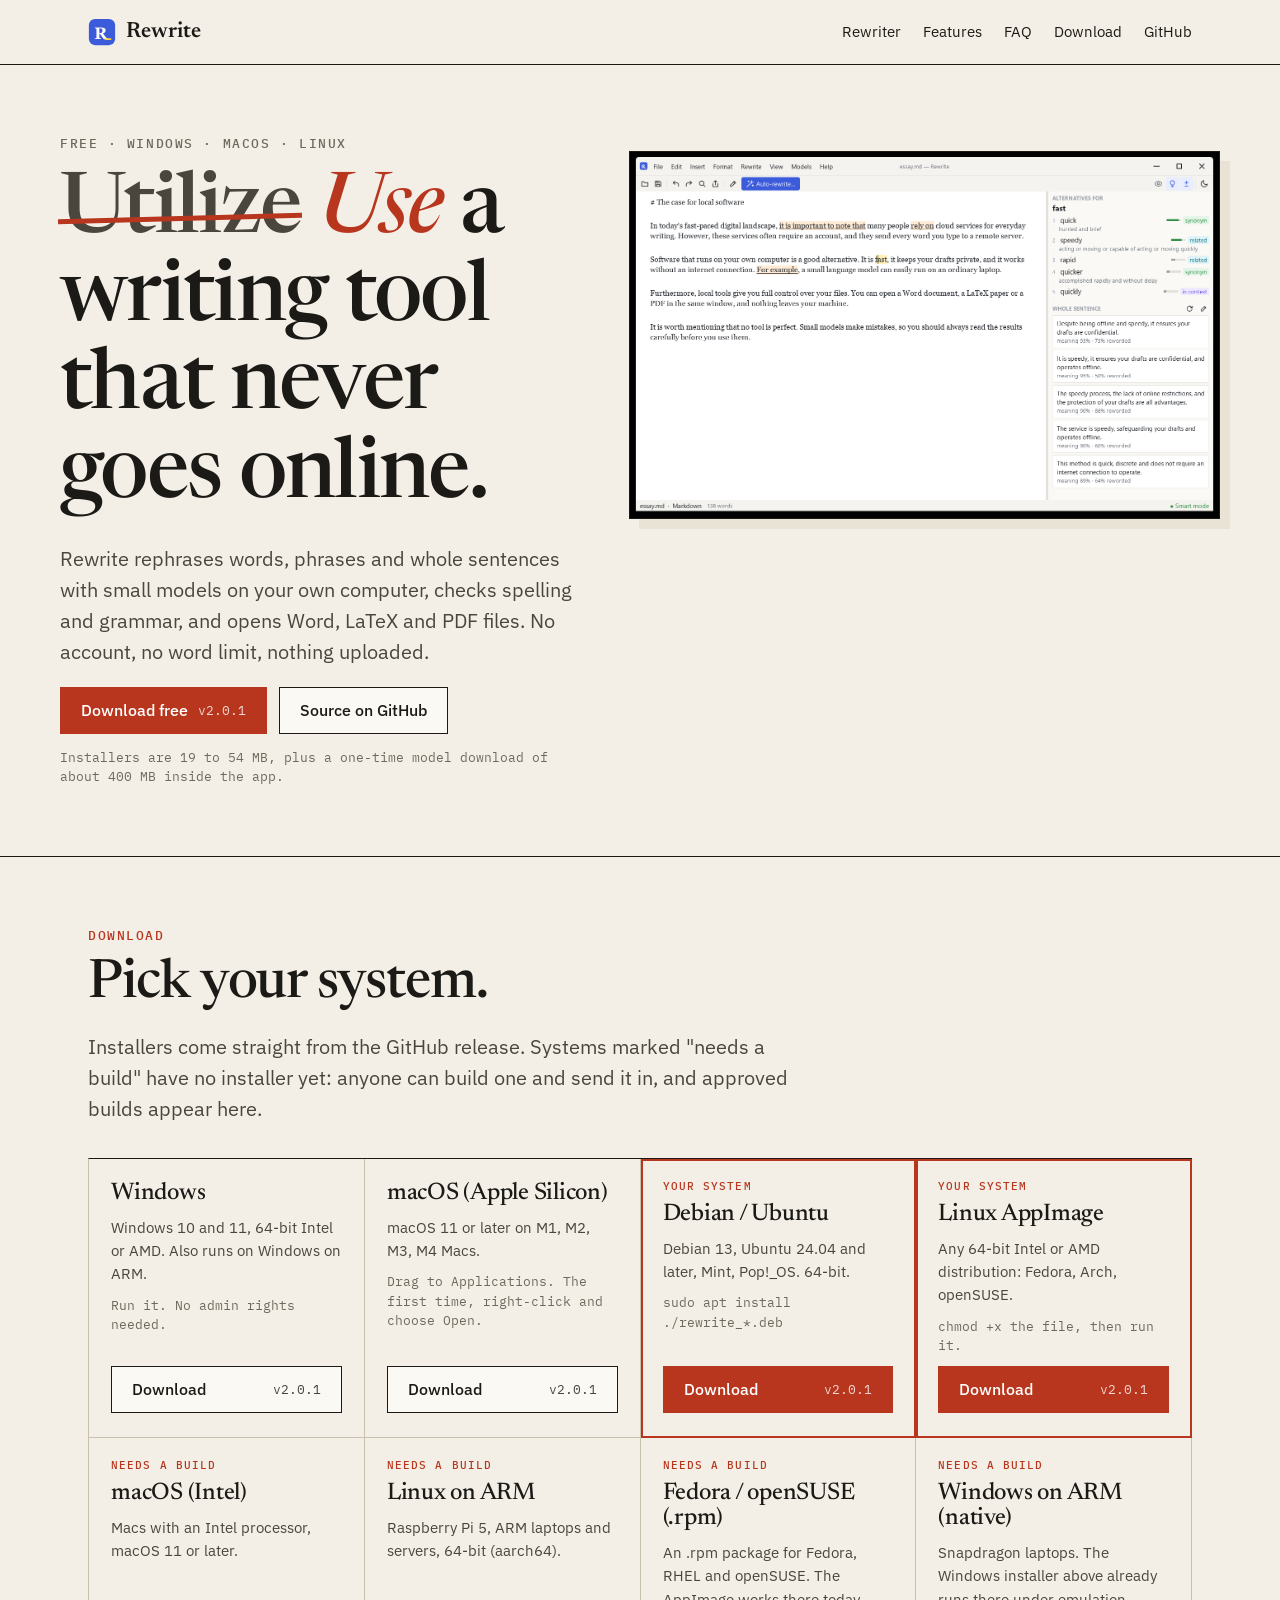
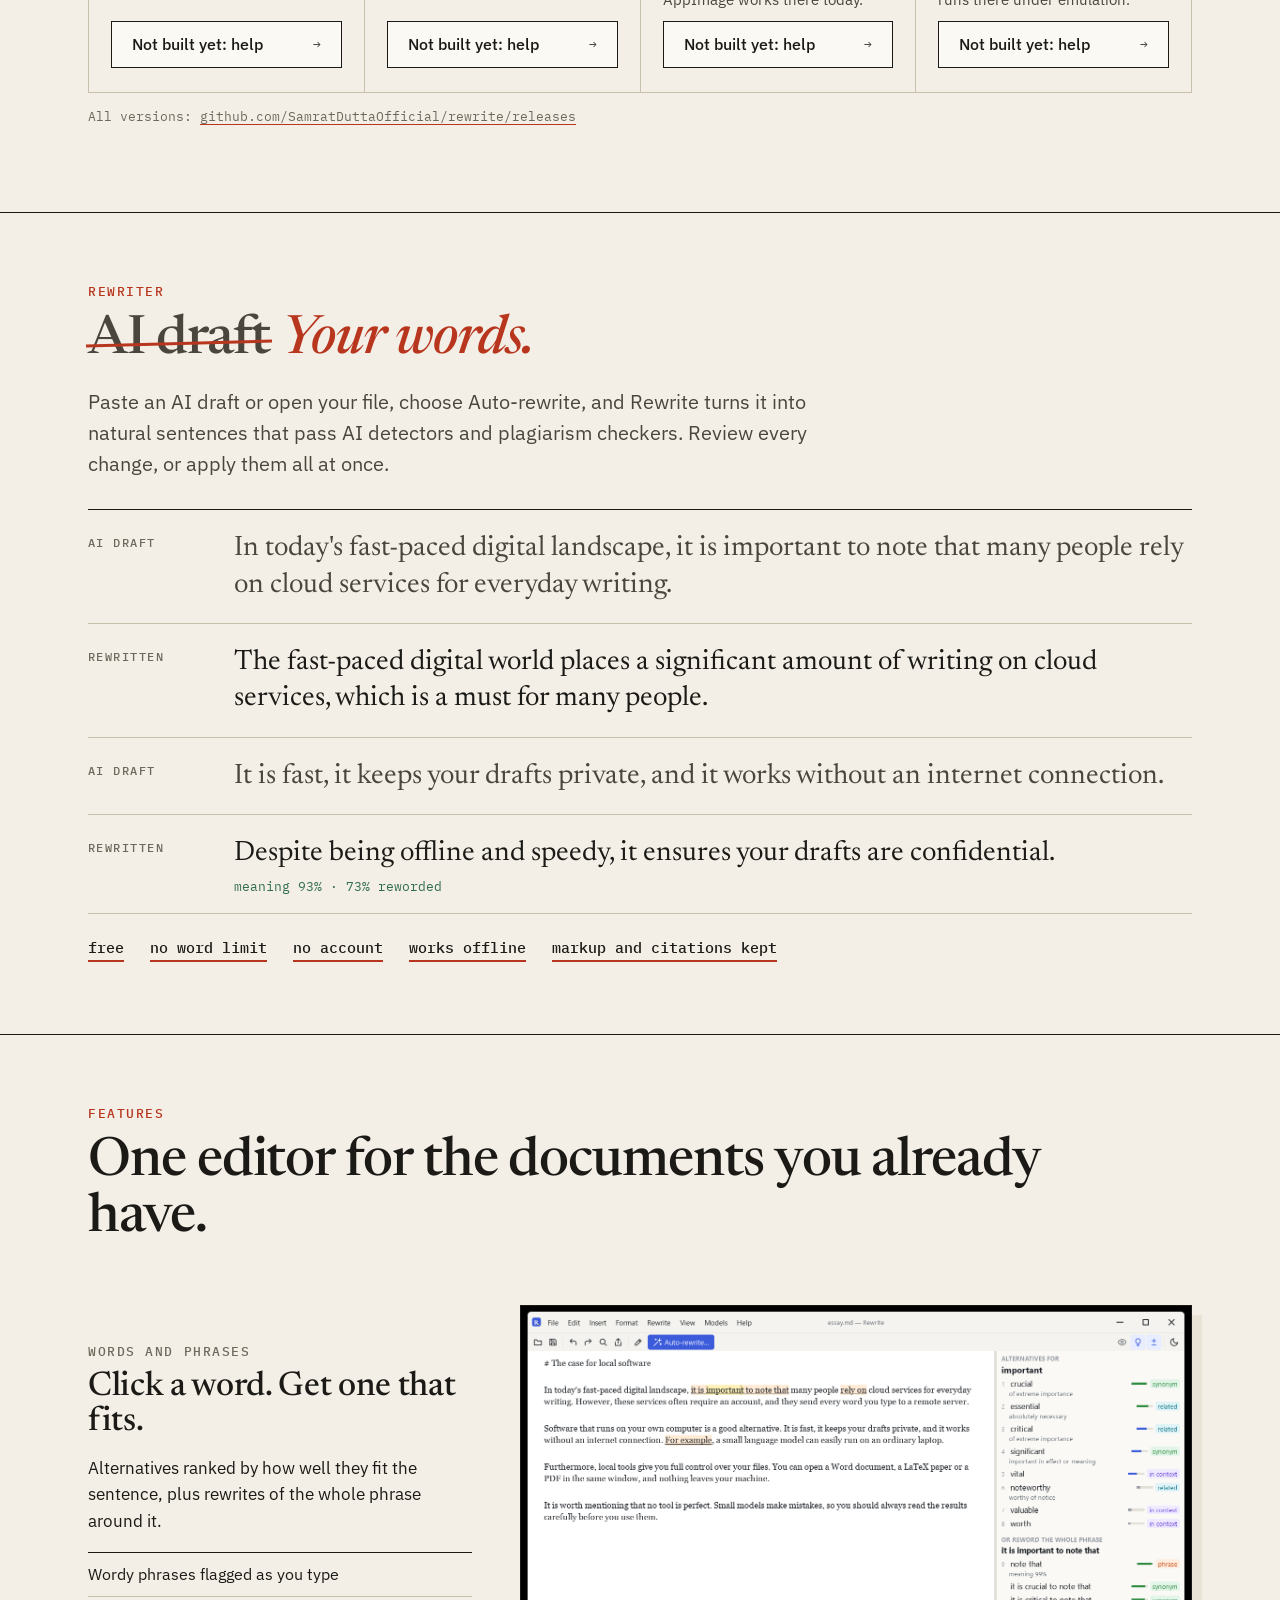
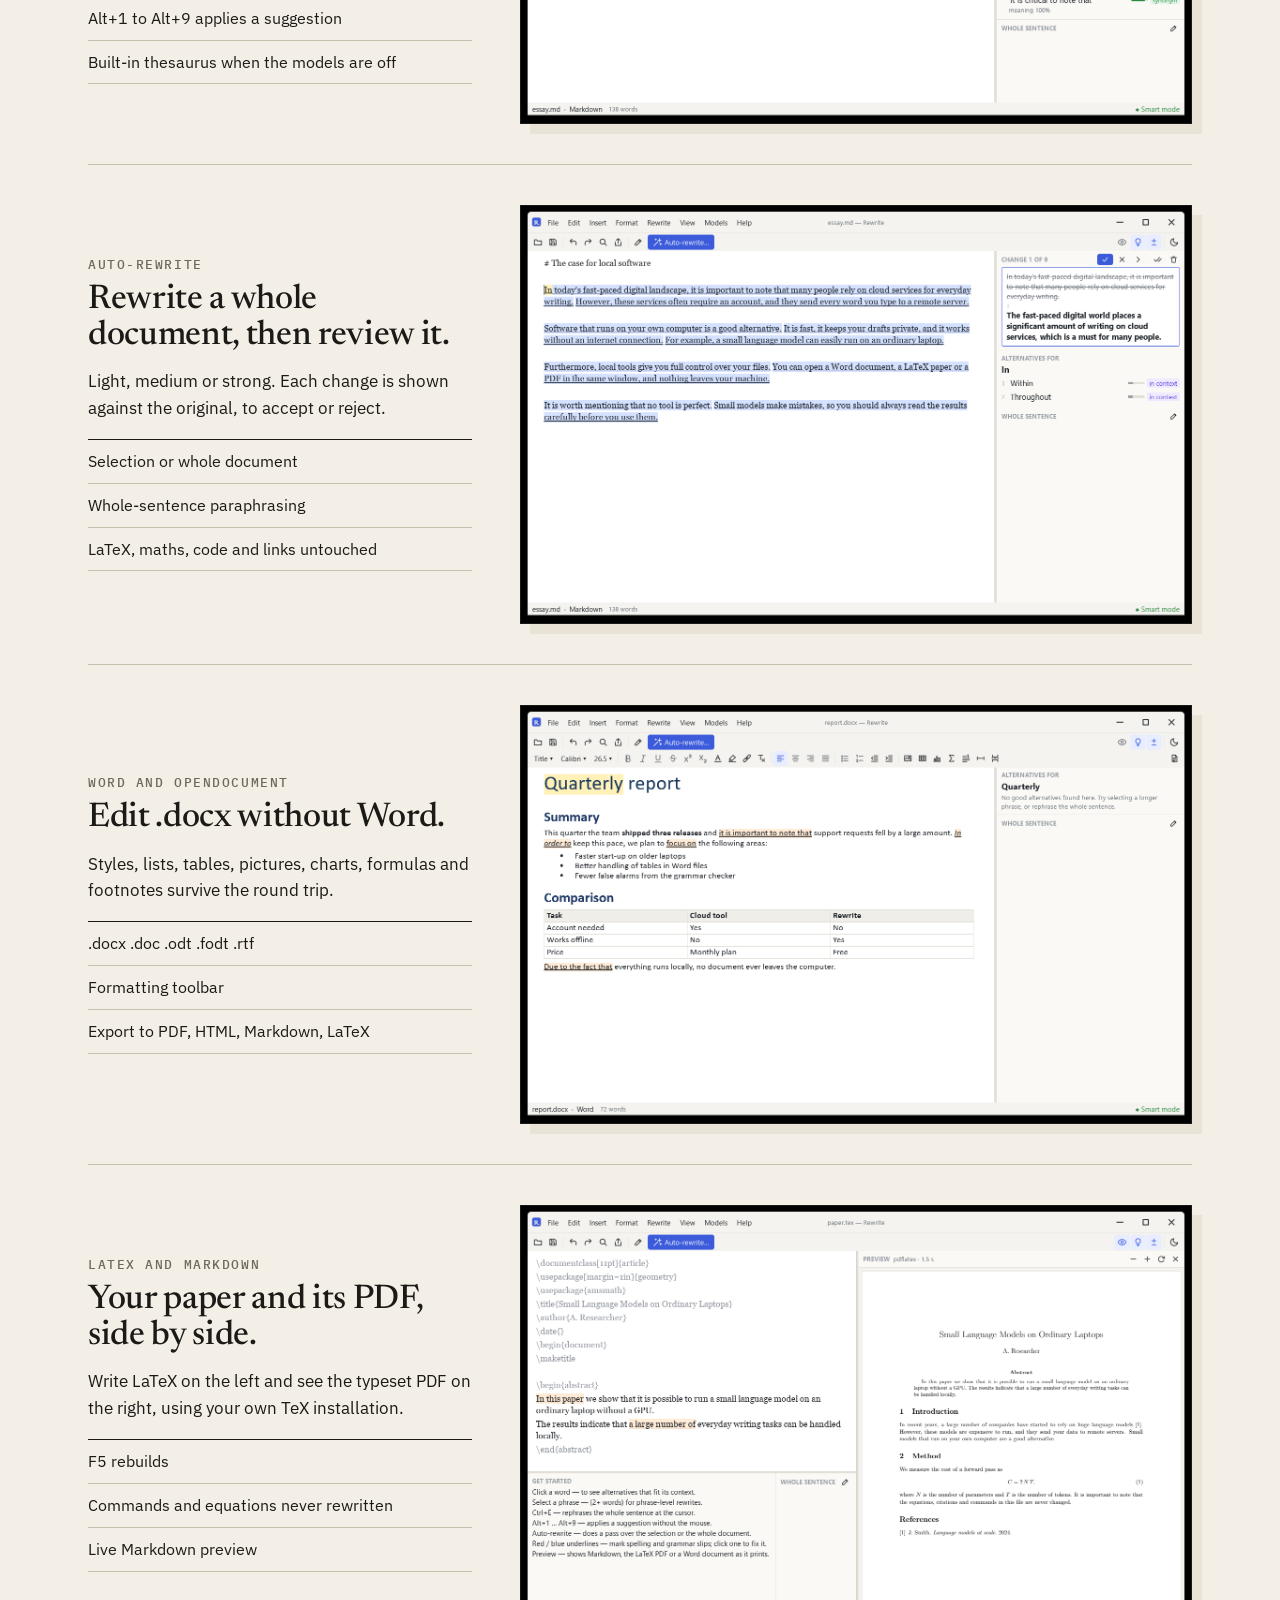
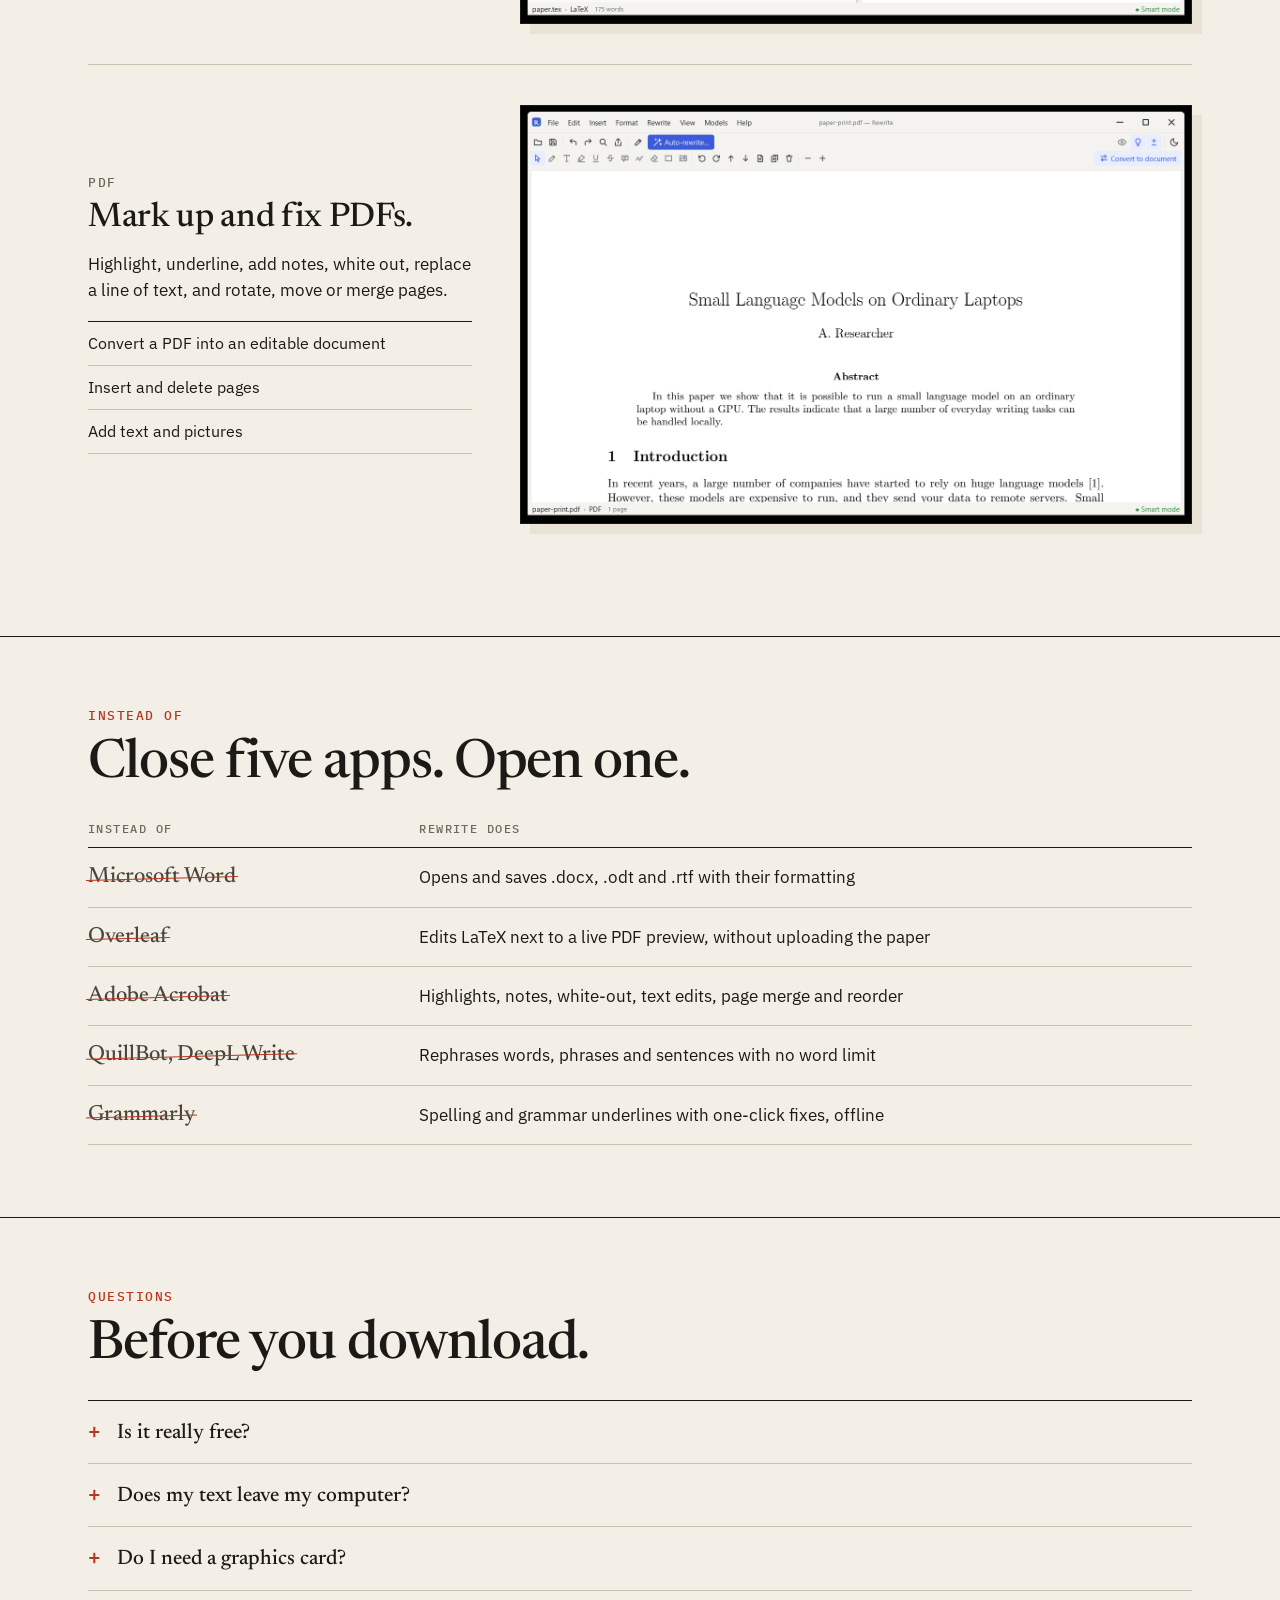
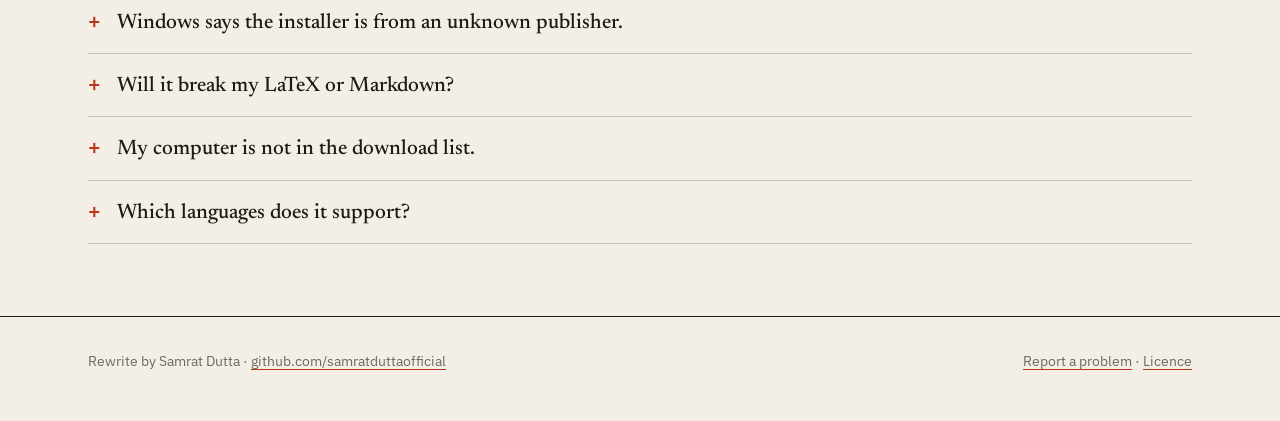
==== site/index.html @ 94962f17 "Website with downloads and community builds site/ is published to GitHub Pages. Download buttons use" ====
<!doctype html>
<html lang="en">
<head>
<meta charset="utf-8">
<meta name="viewport" content="width=device-width, initial-scale=1">
<title>Rewrite: free offline rewriter and document editor</title>
<meta name="description" content="Rewrite rephrases text with local models so it reads as human, checks grammar, and edits Word, LaTeX and PDF files. Free for Windows, macOS and Linux. No account, nothing uploaded.">
<meta property="og:title" content="Rewrite: free offline rewriter and document editor">
<meta property="og:description" content="Rephrase text, check grammar, and edit Word, LaTeX and PDF files on your own computer. Free, no account, no word limit.">
<meta property="og:image" content="https://samratduttaofficial.github.io/rewrite/img/og.png">
<meta property="og:url" content="https://samratduttaofficial.github.io/rewrite/">
<meta name="twitter:card" content="summary_large_image">
<link rel="icon" href="img/favicon.png">
<link rel="apple-touch-icon" href="img/apple-touch-icon.png">
<link rel="preconnect" href="https://fonts.googleapis.com">
<link rel="preconnect" href="https://fonts.gstatic.com" crossorigin>
<link rel="stylesheet" href="https://fonts.googleapis.com/css2?family=Newsreader:opsz,wght@6..72,400;6..72,500;6..72,600&family=IBM+Plex+Sans:wght@400;500&family=IBM+Plex+Mono:wght@400;500&display=swap">
<link rel="stylesheet" href="style.css">
<script type="application/ld+json">
{"@context":"https://schema.org","@type":"SoftwareApplication","name":"Rewrite","operatingSystem":"Windows, macOS, Linux",
 "applicationCategory":"BusinessApplication","offers":{"@type":"Offer","price":"0","priceCurrency":"USD"},
 "downloadUrl":"https://github.com/SamratDuttaOfficial/rewrite/releases/latest","author":{"@type":"Person","name":"Samrat Dutta"}}
</script>
</head>
<body>

<header class="bar">
  <div class="wrap">
    <a class="brand" href="./"><img src="img/icon.svg" alt="">Rewrite</a>
    <nav>
      <a class="opt" href="#humanize">Rewriter</a>
      <a class="opt" href="#features">Features</a>
      <a class="opt" href="#faq">FAQ</a>
      <a href="#download">Download</a>
      <a href="https://github.com/SamratDuttaOfficial/rewrite">GitHub</a>
    </nav>
  </div>
</header>

<main>
  <div class="wrap hero">
    <div>
      <div class="kicker">Free · Windows · macOS · Linux</div>
      <h1><del>Utilize</del> <ins>Use</ins> a writing tool that never goes online.</h1>
      <p class="lead">Rewrite rephrases words, phrases and whole sentences with small models on your own computer, checks
        spelling and grammar, and opens Word, LaTeX and PDF files. No account, no word limit, nothing uploaded.</p>
      <div class="actions">
        <a class="btn primary" href="#download">Download free <small>v<span id="version">2.0.1</span></small></a>
        <a class="btn" href="https://github.com/SamratDuttaOfficial/rewrite">Source on GitHub</a>
      </div>
      <p class="meta">Installers are 19 to 54 MB, plus a one-time model download of about 400 MB inside the app.</p>
    </div>
    <img class="shot" src="img/03-sentence-rephrase.png" width="1428" height="889"
         alt="Rewrite with a sentence selected and five rewrites of it in the side panel, each with a meaning score">
  </div>

  <section id="download">
    <div class="wrap">
      <div class="kicker red">Download</div>
      <h2>Pick your system.</h2>
      <p class="lead">Installers come straight from the GitHub release. Systems marked "needs a build" have no
        installer yet: anyone can build one and send it in, and approved builds appear here.</p>
      <div class="dl" id="downloads">
        <div><h3>Windows</h3><div class="sys">Windows 10 and 11, 64-bit.</div>
          <a class="btn" href="https://github.com/SamratDuttaOfficial/rewrite/releases/download/v2.0.1/Rewrite-2.0.1-Windows-Setup.exe">Download</a></div>
        <div><h3>macOS (Apple Silicon)</h3><div class="sys">macOS 11 or later.</div>
          <a class="btn" href="https://github.com/SamratDuttaOfficial/rewrite/releases/download/v2.0.1/Rewrite-2.0.1-macOS-arm64.dmg">Download</a></div>
        <div><h3>Debian / Ubuntu</h3><div class="sys">64-bit .deb package.</div>
          <a class="btn" href="https://github.com/SamratDuttaOfficial/rewrite/releases/download/v2.0.1/rewrite_2.0.1_amd64.deb">Download</a></div>
        <div><h3>Linux AppImage</h3><div class="sys">Any 64-bit distribution.</div>
          <a class="btn" href="https://github.com/SamratDuttaOfficial/rewrite/releases/download/v2.0.1/Rewrite-2.0.1-x86_64.AppImage">Download</a></div>
      </div>
      <p class="meta">All versions: <a href="https://github.com/SamratDuttaOfficial/rewrite/releases">github.com/SamratDuttaOfficial/rewrite/releases</a></p>
    </div>
  </section>

  <section id="humanize">
    <div class="wrap">
      <div class="kicker red">Rewriter</div>
      <h2><del>AI draft</del> <ins>Your words.</ins></h2>
      <p class="lead">Paste an AI draft or open your file, choose Auto-rewrite, and Rewrite turns it into natural
        sentences that pass AI detectors and plagiarism checkers. Review every change, or apply them all at once.</p>
      <div class="pair">
        <div class="row"><div class="k">AI draft</div><div class="v before">In today's fast-paced digital landscape, it is important to note that many people rely on cloud services for everyday writing.</div></div>
        <div class="row"><div class="k">Rewritten</div><div class="v">The fast-paced digital world places a significant amount of writing on cloud services, which is a must for many people.</div></div>
        <div class="row"><div class="k">AI draft</div><div class="v before">It is fast, it keeps your drafts private, and it works without an internet connection.</div></div>
        <div class="row"><div class="k">Rewritten</div><div class="v">Despite being offline and speedy, it ensures your drafts are confidential.<div class="score">meaning 93% · 73% reworded</div></div></div>
      </div>
      <div class="facts"><span>free</span><span>no word limit</span><span>no account</span><span>works offline</span><span>markup and citations kept</span></div>
    </div>
  </section>

  <section id="features">
    <div class="wrap">
      <div class="kicker red">Features</div>
      <h2>One editor for the documents you already have.</h2>

      <div class="feat">
        <div><div class="kicker">Words and phrases</div><h3>Click a word. Get one that fits.</h3>
          <p>Alternatives ranked by how well they fit the sentence, plus rewrites of the whole phrase around it.</p>
          <ul><li>Wordy phrases flagged as you type</li><li>Alt+1 to Alt+9 applies a suggestion</li><li>Built-in thesaurus when the models are off</li></ul></div>
        <img class="shot" loading="lazy" src="img/02-phrase-alternatives.png" width="1428" height="889" alt="Alternatives for the word important, with a phrase rewrite below">
      </div>

      <div class="feat">
        <div><div class="kicker">Auto-rewrite</div><h3>Rewrite a whole document, then review it.</h3>
          <p>Light, medium or strong. Each change is shown against the original, to accept or reject.</p>
          <ul><li>Selection or whole document</li><li>Whole-sentence paraphrasing</li><li>LaTeX, maths, code and links untouched</li></ul></div>
        <img class="shot" loading="lazy" src="img/05-auto-rewrite-review.png" width="1428" height="889" alt="Auto-rewrite review, change 1 of 9 with the old and new sentence">
      </div>

      <div class="feat">
        <div><div class="kicker">Word and OpenDocument</div><h3>Edit .docx without Word.</h3>
          <p>Styles, lists, tables, pictures, charts, formulas and footnotes survive the round trip.</p>
          <ul><li>.docx .doc .odt .fodt .rtf</li><li>Formatting toolbar</li><li>Export to PDF, HTML, Markdown, LaTeX</li></ul></div>
        <img class="shot" loading="lazy" src="img/07-word-document.png" width="1428" height="889" alt="A Word report with headings, a bulleted list and a table open in Rewrite">
      </div>

      <div class="feat">
        <div><div class="kicker">LaTeX and Markdown</div><h3>Your paper and its PDF, side by side.</h3>
          <p>Write LaTeX on the left and see the typeset PDF on the right, using your own TeX installation.</p>
          <ul><li>F5 rebuilds</li><li>Commands and equations never rewritten</li><li>Live Markdown preview</li></ul></div>
        <img class="shot" loading="lazy" src="img/06-latex-preview.png" width="1428" height="889" alt="A LaTeX file with its PDF preview">
      </div>

      <div class="feat">
        <div><div class="kicker">PDF</div><h3>Mark up and fix PDFs.</h3>
          <p>Highlight, underline, add notes, white out, replace a line of text, and rotate, move or merge pages.</p>
          <ul><li>Convert a PDF into an editable document</li><li>Insert and delete pages</li><li>Add text and pictures</li></ul></div>
        <img class="shot" loading="lazy" src="img/08-pdf-editor.png" width="1428" height="889" alt="A PDF open in Rewrite with the annotation toolbar">
      </div>
    </div>
  </section>

  <section id="replaces">
    <div class="wrap">
      <div class="kicker red">Instead of</div>
      <h2>Close five apps. Open one.</h2>
      <table class="table">
        <thead><tr><th>Instead of</th><th>Rewrite does</th></tr></thead>
        <tbody>
          <tr><td><del>Microsoft Word</del></td><td>Opens and saves .docx, .odt and .rtf with their formatting</td></tr>
          <tr><td><del>Overleaf</del></td><td>Edits LaTeX next to a live PDF preview, without uploading the paper</td></tr>
          <tr><td><del>Adobe Acrobat</del></td><td>Highlights, notes, white-out, text edits, page merge and reorder</td></tr>
          <tr><td><del>QuillBot, DeepL Write</del></td><td>Rephrases words, phrases and sentences with no word limit</td></tr>
          <tr><td><del>Grammarly</del></td><td>Spelling and grammar underlines with one-click fixes, offline</td></tr>
        </tbody>
      </table>
    </div>
  </section>

  <section id="faq">
    <div class="wrap">
      <div class="kicker red">Questions</div>
      <h2>Before you download.</h2>
      <details><summary>Is it really free?</summary>
        <p>Yes. No trial, no subscription, no account. The code is on GitHub under the MIT licence with the Commons
          Clause: you may use and change it freely and keep the credit when you reuse it, but you may not sell it.</p></details>
      <details><summary>Does my text leave my computer?</summary>
        <p>No. The models run on your processor. The only download is the one-time model download of about 400 MB
          when you first start it, and you can skip that and use Lite mode with the built-in thesaurus.</p></details>
      <details><summary>Do I need a graphics card?</summary>
        <p>No. It runs on an ordinary laptop processor.</p></details>
      <details><summary>Windows says the installer is from an unknown publisher.</summary>
        <p>The installer is not code-signed yet. Choose "More info" and then "Run anyway". On macOS, right-click the
          app and choose Open the first time.</p></details>
      <details><summary>Will it break my LaTeX or Markdown?</summary>
        <p>No. Commands, environments, equations, citations, links and code are never changed; only the prose is.</p></details>
      <details><summary>My computer is not in the download list.</summary>
        <p>Choose its button anyway. It leads to a page with build steps and a form to send your build in. Once a
          build is checked and approved, its download link appears on this site for everyone.</p></details>
      <details><summary>Which languages does it support?</summary>
        <p>English.</p></details>
    </div>
  </section>
</main>

<footer>
  <div class="wrap">
    <span>Rewrite by Samrat Dutta · <a href="https://github.com/samratduttaofficial">github.com/samratduttaofficial</a></span>
    <span><a href="https://github.com/SamratDuttaOfficial/rewrite/issues">Report a problem</a> · <a href="https://github.com/SamratDuttaOfficial/rewrite/blob/main/LICENSE">Licence</a></span>
  </div>
</footer>

<script src="site.js"></script>
</body>
</html>
---- site/style.css ----
/* Paper, ink and a proofreader's red pencil. Square corners, no gradients. */
:root {
  --paper: #f3efe6;
  --paper-2: #e9e3d6;
  --card: #fbf9f4;
  --ink: #1b1a17;
  --ink-2: #4a463e;
  --ink-3: #6f695d;
  --rule: #c9c0ad;
  --red: #b8361e;
  --red-ink: #ffffff;
  --green: #2f6b4f;
  --serif: "Newsreader", Georgia, serif;
  --sans: "IBM Plex Sans", system-ui, sans-serif;
  --mono: "IBM Plex Mono", ui-monospace, monospace;
}
@media (prefers-color-scheme: dark) {
  :root:not([data-theme="light"]) {
    --paper: #171614; --paper-2: #24221e; --card: #1e1c19; --ink: #ece6da; --ink-2: #bdb5a6; --ink-3: #8f887b;
    --rule: #3a3731; --red: #e0664a; --red-ink: #171614; --green: #6fb08d;
  }
}
:root[data-theme="dark"] {
  --paper: #171614; --paper-2: #24221e; --card: #1e1c19; --ink: #ece6da; --ink-2: #bdb5a6; --ink-3: #8f887b;
  --rule: #3a3731; --red: #e0664a; --red-ink: #171614; --green: #6fb08d;
}

* { box-sizing: border-box; }
html { -webkit-text-size-adjust: 100%; }
body { margin: 0; background: var(--paper); color: var(--ink); font: 400 17px/1.55 var(--sans); }
img { max-width: 100%; height: auto; display: block; }
a { color: inherit; text-decoration-color: var(--red); text-underline-offset: 3px; }
a:hover { color: var(--red); }
:focus-visible { outline: 2px solid var(--red); outline-offset: 2px; }

.wrap { max-width: 1160px; margin: 0 auto; padding: 0 28px; }
@media (max-width: 640px) { .wrap { padding: 0 16px; } }

h1, h2, h3 { font-family: var(--serif); font-weight: 500; letter-spacing: -0.02em; line-height: 1.05; margin: 0; }
h1 { font-size: clamp(42px, 7vw, 84px); }
h2 { font-size: clamp(32px, 4.6vw, 54px); }
h3 { font-size: 26px; letter-spacing: -0.01em; }
p { margin: 0 0 1em; }
.lead { font-size: 20px; color: var(--ink-2); max-width: 36em; }
.kicker { font: 500 13px/1 var(--mono); letter-spacing: 0.12em; text-transform: uppercase; color: var(--ink-3); }
.kicker.red { color: var(--red); }
code, .mono { font-family: var(--mono); font-size: 0.92em; }

del { text-decoration: none; position: relative; color: var(--ink-2); white-space: nowrap; }
del::after { content: ""; position: absolute; left: -2px; right: -2px; top: 55%; border-top: 0.06em solid var(--red); transform: rotate(-1.5deg); }
ins { text-decoration: none; color: var(--red); font-style: italic; }

/* top bar */
.bar { border-bottom: 1.5px solid var(--ink); }
.bar .wrap { display: flex; align-items: center; gap: 24px; height: 64px; }
.brand { display: flex; align-items: center; gap: 10px; font: 600 22px/1 var(--serif); text-decoration: none; }
.brand img { width: 28px; height: 28px; }
.bar nav { margin-left: auto; display: flex; gap: 22px; font-size: 15px; }
.bar nav a { text-decoration: none; }
@media (max-width: 640px) { .bar nav { gap: 16px; } .bar nav a.opt { display: none; } }
.meta a { overflow-wrap: anywhere; }

/* hero */
.hero { padding: 72px 0 56px; display: grid; grid-template-columns: minmax(0, 1fr) minmax(0, 1.15fr); gap: 56px; align-items: start; }
.hero h1 { margin: 18px 0 22px; }
.hero .shot { margin-top: 14px; }
@media (max-width: 900px) { .hero { grid-template-columns: 1fr; padding-top: 44px; gap: 36px; } }

.shot { border: 1.5px solid var(--ink); background: #fff; box-shadow: 10px 10px 0 var(--paper-2); }
@media (max-width: 640px) { .shot { box-shadow: 6px 6px 0 var(--paper-2); } }

/* buttons */
.btn { display: inline-flex; align-items: center; gap: 10px; padding: 13px 20px; border: 1.5px solid var(--ink);
  background: var(--card); color: var(--ink); font: 500 16px/1.2 var(--sans); text-decoration: none; cursor: pointer; }
.btn:hover { background: var(--paper-2); color: var(--ink); }
.btn.primary { background: var(--red); border-color: var(--red); color: var(--red-ink); }
.btn.primary:hover { filter: brightness(0.92); color: var(--red-ink); }
.btn small { font: 400 13px/1 var(--mono); opacity: 0.8; }
.actions { display: flex; flex-wrap: wrap; gap: 12px; align-items: center; }
.meta { font: 400 13px/1.5 var(--mono); color: var(--ink-3); margin-top: 14px; }

section { padding: 72px 0; border-top: 1.5px solid var(--ink); }
section > .wrap > h2 { margin: 14px 0 18px; max-width: 18em; }

/* downloads */
.dl { display: grid; grid-template-columns: repeat(auto-fit, minmax(250px, 1fr)); border-top: 1.5px solid var(--ink); border-left: 1px solid var(--rule); margin-top: 34px; }
.dl > div { border-right: 1px solid var(--rule); border-bottom: 1px solid var(--rule); padding: 22px 22px 24px; display: flex; flex-direction: column; gap: 10px; }
.dl h3 { font-size: 24px; }
.dl .sys { font-size: 15px; color: var(--ink-2); min-height: 3em; }
.dl .how { font: 400 13px/1.5 var(--mono); color: var(--ink-3); }
.dl .btn { justify-content: space-between; margin-top: auto; }
.dl .yours { outline: 2px solid var(--red); outline-offset: -2px; }
.dl .tag { font: 500 11px/1 var(--mono); letter-spacing: 0.1em; text-transform: uppercase; color: var(--red); }
.dl .cb { font-size: 14px; }
.dl .cb a { display: block; }

/* features */
.feat { display: grid; grid-template-columns: minmax(0, 0.8fr) minmax(0, 1.4fr); gap: 48px; align-items: center; padding: 40px 0; border-bottom: 1px solid var(--rule); }
.feat:last-child { border-bottom: 0; }
.feat h3 { font-size: 34px; margin: 12px 0 14px; }
.feat ul { list-style: none; padding: 0; margin: 18px 0 0; border-top: 1.5px solid var(--ink); }
.feat li { padding: 9px 0; border-bottom: 1px solid var(--rule); font-size: 16px; }
@media (max-width: 900px) { .feat { grid-template-columns: 1fr; gap: 24px; } }

/* before/after */
.pair { border-top: 1.5px solid var(--ink); margin-top: 30px; }
.pair .row { display: grid; grid-template-columns: 130px 1fr; gap: 16px; padding: 20px 0; border-bottom: 1px solid var(--rule); }
.pair .k { font: 500 12px/2.2 var(--mono); letter-spacing: 0.12em; text-transform: uppercase; color: var(--ink-3); }
.pair .v { font: 400 clamp(21px, 2.6vw, 28px)/1.3 var(--serif); }
.pair .v.before { color: var(--ink-2); }
.pair .score { font: 400 13px/1 var(--mono); color: var(--green); margin-top: 8px; }
@media (max-width: 640px) { .pair .row { grid-template-columns: 1fr; gap: 4px; } }
.facts { display: flex; flex-wrap: wrap; gap: 10px 26px; margin-top: 26px; font: 500 15px/1 var(--mono); }
.facts span { border-bottom: 2px solid var(--red); padding-bottom: 5px; }

/* table */
.table { width: 100%; border-collapse: collapse; margin-top: 30px; }
.table th { text-align: left; font: 500 12px/1 var(--mono); letter-spacing: 0.12em; text-transform: uppercase; color: var(--ink-3); padding: 0 12px 12px 0; border-bottom: 1.5px solid var(--ink); }
.table td { padding: 16px 12px 16px 0; border-bottom: 1px solid var(--rule); vertical-align: top; }
.table td:first-child { font: 500 22px/1.2 var(--serif); width: 30%; }
@media (max-width: 640px) { .table td:first-child { font-size: 18px; } .table td { font-size: 15px; } }

/* faq */
details { border-bottom: 1px solid var(--rule); padding: 16px 0; }
details:first-of-type { border-top: 1.5px solid var(--ink); margin-top: 26px; }
summary { cursor: pointer; font: 500 21px/1.3 var(--serif); list-style: none; }
summary::-webkit-details-marker { display: none; }
summary::before { content: "+"; font-family: var(--mono); color: var(--red); display: inline-block; width: 1.4em; }
details[open] summary::before { content: "\2212"; }
details p { margin: 10px 0 0 1.6em; color: var(--ink-2); max-width: 46em; }

/* build page */
.steps { counter-reset: s; list-style: none; padding: 0; margin: 24px 0 0; border-top: 1.5px solid var(--ink); }
.steps li { counter-increment: s; padding: 18px 0 18px 52px; border-bottom: 1px solid var(--rule); position: relative; }
.steps li::before { content: counter(s, decimal-leading-zero); position: absolute; left: 0; top: 18px; font: 500 15px/1.6 var(--mono); color: var(--red); }
pre { background: var(--card); border: 1px solid var(--rule); padding: 14px 16px; overflow-x: auto; font: 400 14px/1.55 var(--mono); margin: 10px 0 0; }
.note { border-left: 3px solid var(--red); padding: 4px 0 4px 16px; color: var(--ink-2); margin: 22px 0; }
.list-cb { border-top: 1.5px solid var(--ink); margin-top: 18px; }
.list-cb > div { padding: 14px 0; border-bottom: 1px solid var(--rule); display: grid; grid-template-columns: 1fr auto; gap: 6px 16px; }
.list-cb .sha { font: 400 12px/1.4 var(--mono); color: var(--ink-3); word-break: break-all; grid-column: 1 / -1; }

footer { border-top: 1.5px solid var(--ink); padding: 34px 0 48px; font-size: 14px; color: var(--ink-3); }
footer .wrap { display: flex; flex-wrap: wrap; gap: 12px 28px; justify-content: space-between; }
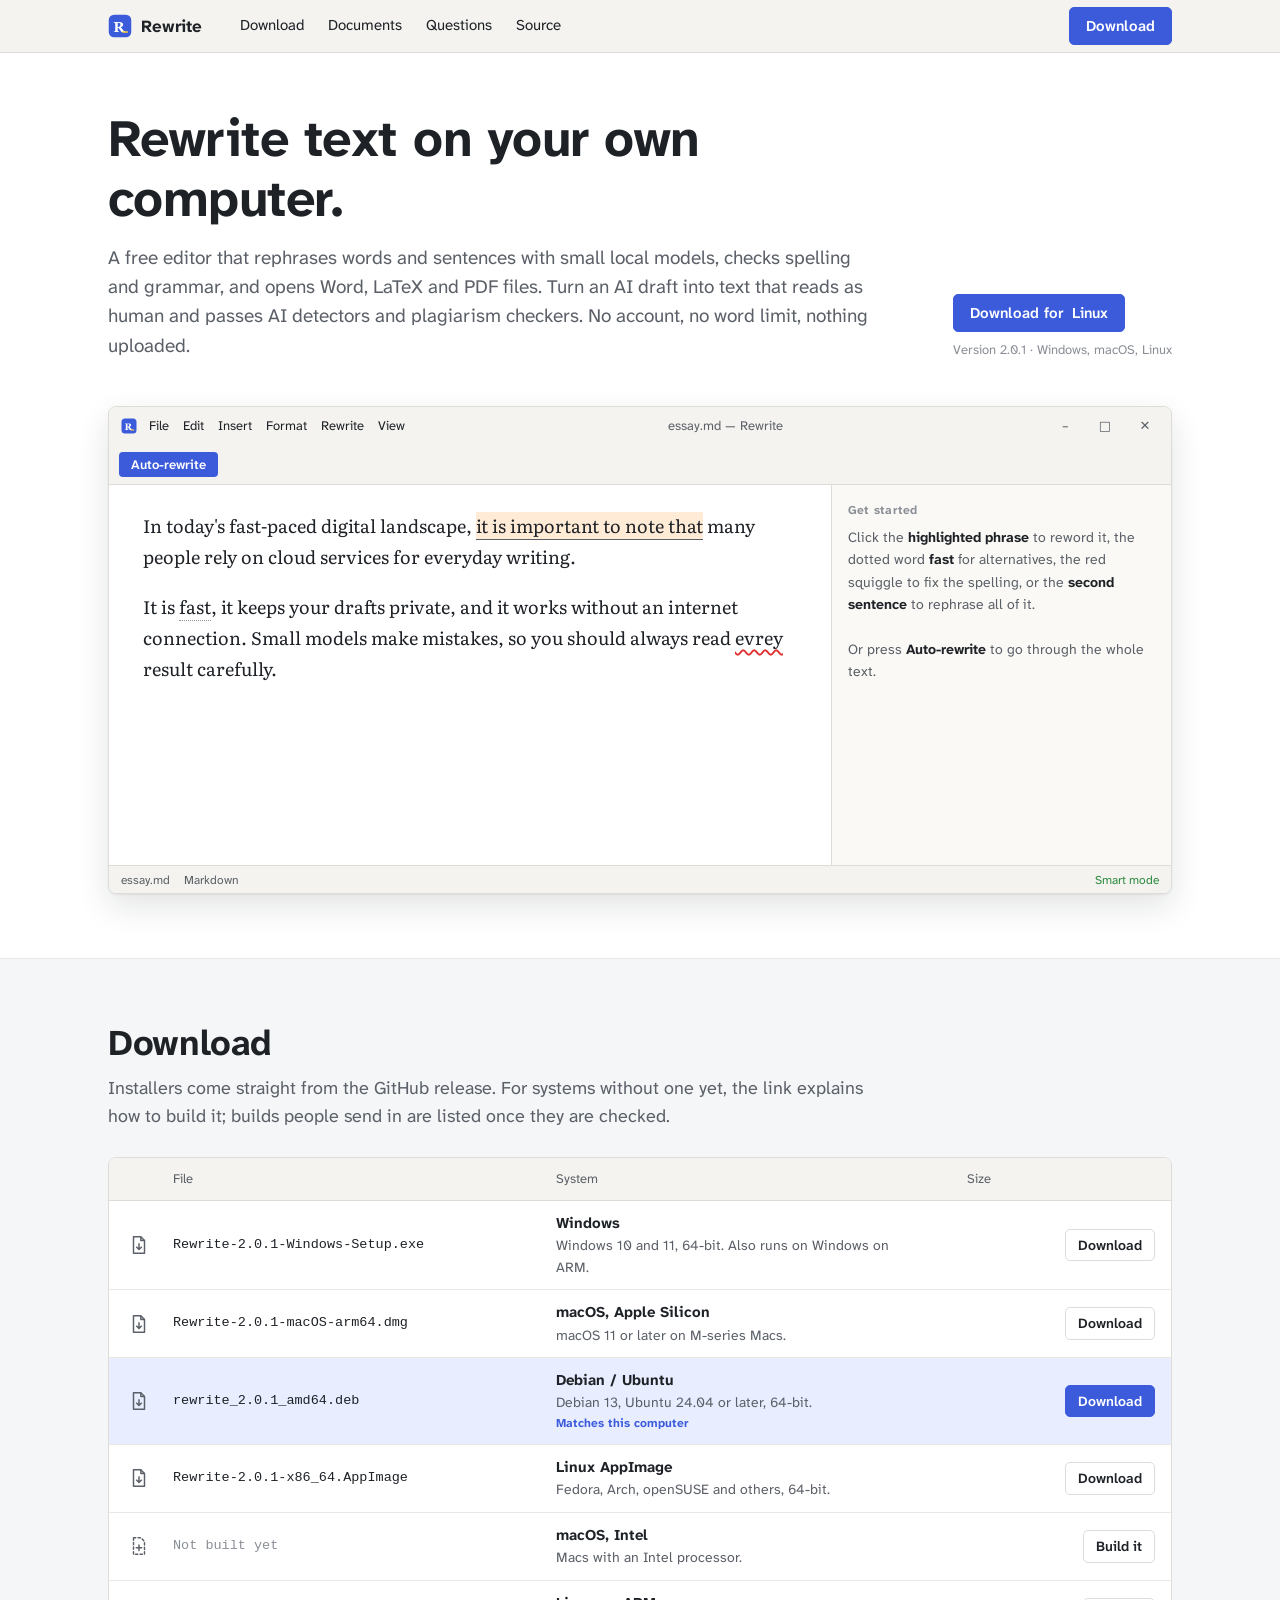
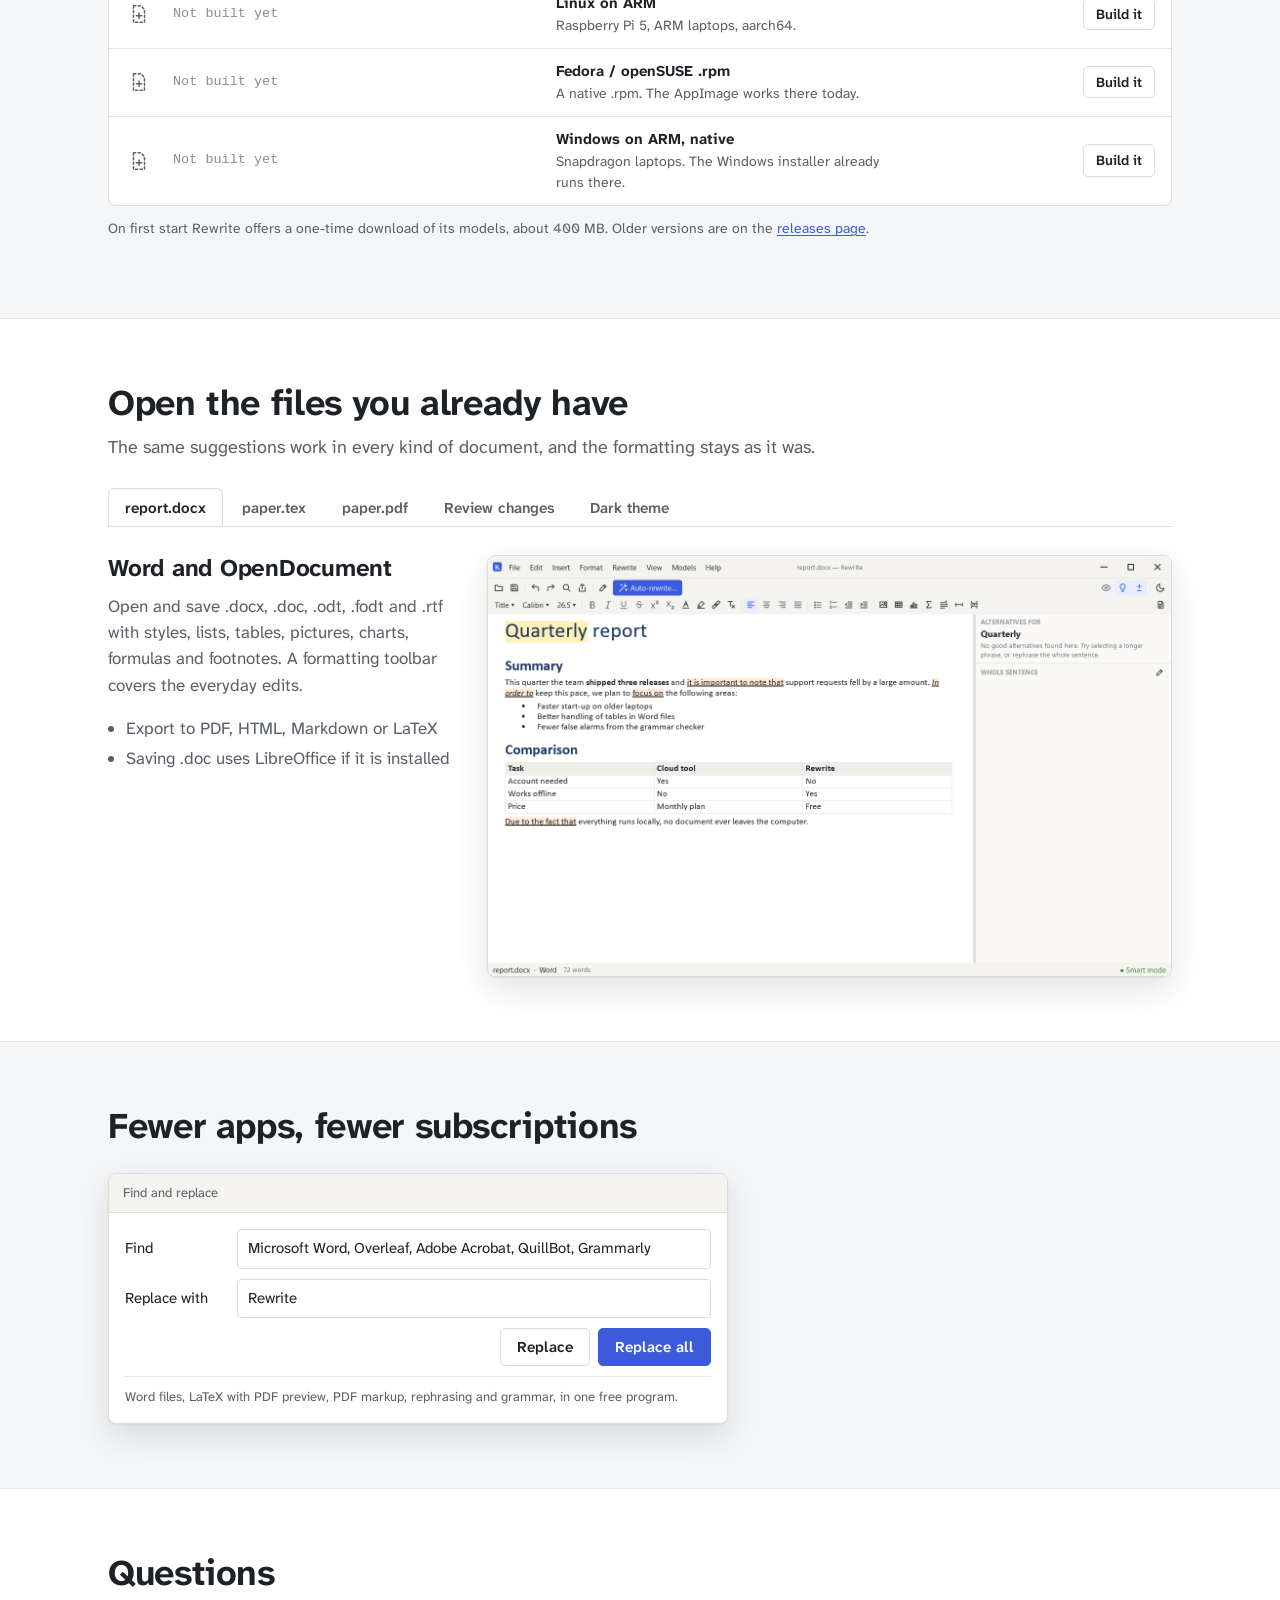
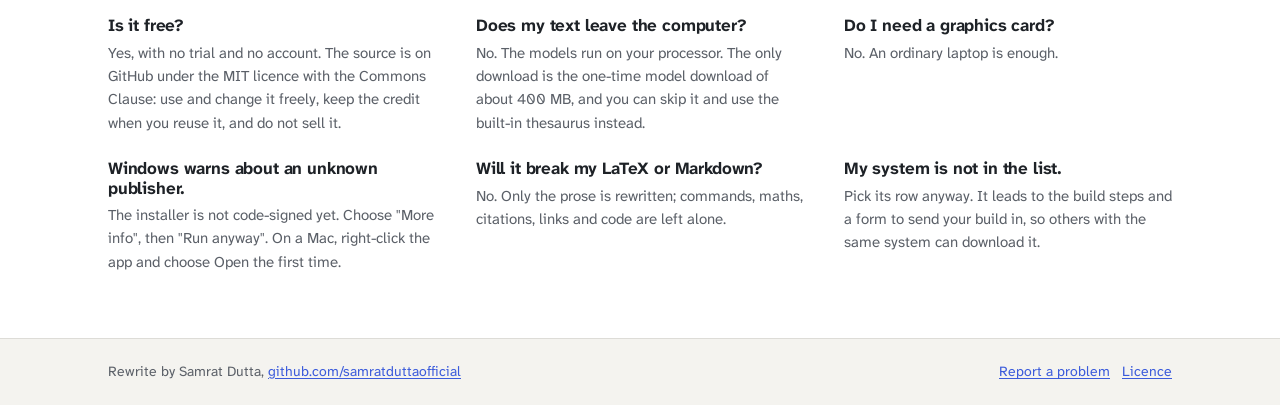
==== commit 5d5bb22f: "Website: redesign around the app's own interface The page now shows a working copy of the editor wit" ====
--- a/site/index.html
+++ b/site/index.html
@@ -14,7 +14,7 @@
 <link rel="apple-touch-icon" href="img/apple-touch-icon.png">
 <link rel="preconnect" href="https://fonts.googleapis.com">
 <link rel="preconnect" href="https://fonts.gstatic.com" crossorigin>
-<link rel="stylesheet" href="https://fonts.googleapis.com/css2?family=Newsreader:opsz,wght@6..72,400;6..72,500;6..72,600&family=IBM+Plex+Sans:wght@400;500&family=IBM+Plex+Mono:wght@400;500&display=swap">
+<link rel="stylesheet" href="https://fonts.googleapis.com/css2?family=Atkinson+Hyperlegible+Next:wght@400;600;700&family=Literata:opsz,wght@7..72,400&display=swap">
 <link rel="stylesheet" href="style.css">
 <script type="application/ld+json">
 {"@context":"https://schema.org","@type":"SoftwareApplication","name":"Rewrite","operatingSystem":"Windows, macOS, Linux",
@@ -24,161 +24,161 @@
 </head>
 <body>
 
-<header class="bar">
+<header class="top">
   <div class="wrap">
     <a class="brand" href="./"><img src="img/icon.svg" alt="">Rewrite</a>
     <nav>
-      <a class="opt" href="#humanize">Rewriter</a>
-      <a class="opt" href="#features">Features</a>
-      <a class="opt" href="#faq">FAQ</a>
       <a href="#download">Download</a>
-      <a href="https://github.com/SamratDuttaOfficial/rewrite">GitHub</a>
+      <a href="#documents">Documents</a>
+      <a href="#questions">Questions</a>
+      <a href="https://github.com/SamratDuttaOfficial/rewrite">Source</a>
     </nav>
+    <a class="btn blue get" href="#download">Download</a>
   </div>
 </header>
 
 <main>
-  <div class="wrap hero">
-    <div>
-      <div class="kicker">Free · Windows · macOS · Linux</div>
-      <h1><del>Utilize</del> <ins>Use</ins> a writing tool that never goes online.</h1>
-      <p class="lead">Rewrite rephrases words, phrases and whole sentences with small models on your own computer, checks
-        spelling and grammar, and opens Word, LaTeX and PDF files. No account, no word limit, nothing uploaded.</p>
-      <div class="actions">
-        <a class="btn primary" href="#download">Download free <small>v<span id="version">2.0.1</span></small></a>
-        <a class="btn" href="https://github.com/SamratDuttaOfficial/rewrite">Source on GitHub</a>
+  <div class="wrap">
+    <div class="intro">
+      <div>
+        <h1>Rewrite text on your own computer.</h1>
+        <p>A free editor that rephrases words and sentences with small local models, checks spelling and grammar,
+          and opens Word, LaTeX and PDF files. Turn an AI draft into text that reads as human and passes AI detectors
+          and plagiarism checkers. No account, no word limit, nothing uploaded.</p>
       </div>
-      <p class="meta">Installers are 19 to 54 MB, plus a one-time model download of about 400 MB inside the app.</p>
+      <div class="side">
+        <a class="btn blue" href="#download">Download for <span id="os-name">your computer</span></a>
+        <span class="small">Version <span id="version">2.0.1</span> · Windows, macOS, Linux</span>
+      </div>
     </div>
-    <img class="shot" src="img/03-sentence-rephrase.png" width="1428" height="889"
-         alt="Rewrite with a sentence selected and five rewrites of it in the side panel, each with a meaning score">
+
+    <!-- A working copy of the editor: click the highlighted text, or press Auto-rewrite -->
+    <div class="win" id="demo" aria-label="Interactive example of the Rewrite editor">
+      <div class="win-title">
+        <img src="img/icon.svg" alt="">
+        <div class="menu"><span>File</span><span>Edit</span><span>Insert</span><span>Format</span><span>Rewrite</span><span>View</span></div>
+        <span class="name">essay.md — Rewrite</span>
+        <div class="ctl"><span>&#8211;</span><span>&#9633;</span><span>&#10005;</span></div>
+      </div>
+      <div class="win-tools">
+        <button class="rw" id="rw" type="button">Auto-rewrite</button>
+        <button class="reset" id="reset" type="button" hidden>Undo all</button>
+      </div>
+      <div class="win-body">
+        <div class="doc" id="doc"></div>
+        <aside class="side-panel" id="panel"></aside>
+      </div>
+      <div class="win-status"><span>essay.md</span><span>Markdown</span><span class="mode">Smart mode</span></div>
+    </div>
   </div>
 
-  <section id="download">
+  <section class="band" id="download">
     <div class="wrap">
-      <div class="kicker red">Download</div>
-      <h2>Pick your system.</h2>
-      <p class="lead">Installers come straight from the GitHub release. Systems marked "needs a build" have no
-        installer yet: anyone can build one and send it in, and approved builds appear here.</p>
-      <div class="dl" id="downloads">
-        <div><h3>Windows</h3><div class="sys">Windows 10 and 11, 64-bit.</div>
-          <a class="btn" href="https://github.com/SamratDuttaOfficial/rewrite/releases/download/v2.0.1/Rewrite-2.0.1-Windows-Setup.exe">Download</a></div>
-        <div><h3>macOS (Apple Silicon)</h3><div class="sys">macOS 11 or later.</div>
-          <a class="btn" href="https://github.com/SamratDuttaOfficial/rewrite/releases/download/v2.0.1/Rewrite-2.0.1-macOS-arm64.dmg">Download</a></div>
-        <div><h3>Debian / Ubuntu</h3><div class="sys">64-bit .deb package.</div>
-          <a class="btn" href="https://github.com/SamratDuttaOfficial/rewrite/releases/download/v2.0.1/rewrite_2.0.1_amd64.deb">Download</a></div>
-        <div><h3>Linux AppImage</h3><div class="sys">Any 64-bit distribution.</div>
-          <a class="btn" href="https://github.com/SamratDuttaOfficial/rewrite/releases/download/v2.0.1/Rewrite-2.0.1-x86_64.AppImage">Download</a></div>
+      <h2>Download</h2>
+      <p class="sub">Installers come straight from the GitHub release. For systems without one yet, the link explains how
+        to build it; builds people send in are listed once they are checked.</p>
+      <div class="files" id="downloads">
+        <div class="hdr"><span></span><span>File</span><span>System</span><span style="text-align:right">Size</span><span></span></div>
+        <div class="row"><span></span><span class="fname">Rewrite-2.0.1-Windows-Setup.exe</span><span class="sys"><b>Windows</b></span><span class="size"></span>
+          <span class="act"><a class="btn" href="https://github.com/SamratDuttaOfficial/rewrite/releases/download/v2.0.1/Rewrite-2.0.1-Windows-Setup.exe">Download</a></span></div>
+        <div class="row"><span></span><span class="fname">Rewrite-2.0.1-macOS-arm64.dmg</span><span class="sys"><b>macOS</b></span><span class="size"></span>
+          <span class="act"><a class="btn" href="https://github.com/SamratDuttaOfficial/rewrite/releases/download/v2.0.1/Rewrite-2.0.1-macOS-arm64.dmg">Download</a></span></div>
+        <div class="row"><span></span><span class="fname">rewrite_2.0.1_amd64.deb</span><span class="sys"><b>Debian / Ubuntu</b></span><span class="size"></span>
+          <span class="act"><a class="btn" href="https://github.com/SamratDuttaOfficial/rewrite/releases/download/v2.0.1/rewrite_2.0.1_amd64.deb">Download</a></span></div>
+        <div class="row"><span></span><span class="fname">Rewrite-2.0.1-x86_64.AppImage</span><span class="sys"><b>Linux</b></span><span class="size"></span>
+          <span class="act"><a class="btn" href="https://github.com/SamratDuttaOfficial/rewrite/releases/download/v2.0.1/Rewrite-2.0.1-x86_64.AppImage">Download</a></span></div>
       </div>
-      <p class="meta">All versions: <a href="https://github.com/SamratDuttaOfficial/rewrite/releases">github.com/SamratDuttaOfficial/rewrite/releases</a></p>
+      <p class="under">On first start Rewrite offers a one-time download of its models, about 400 MB. Older versions are on the
+        <a href="https://github.com/SamratDuttaOfficial/rewrite/releases">releases page</a>.</p>
     </div>
   </section>
 
-  <section id="humanize">
+  <section class="plain" id="documents">
     <div class="wrap">
-      <div class="kicker red">Rewriter</div>
-      <h2><del>AI draft</del> <ins>Your words.</ins></h2>
-      <p class="lead">Paste an AI draft or open your file, choose Auto-rewrite, and Rewrite turns it into natural
-        sentences that pass AI detectors and plagiarism checkers. Review every change, or apply them all at once.</p>
-      <div class="pair">
-        <div class="row"><div class="k">AI draft</div><div class="v before">In today's fast-paced digital landscape, it is important to note that many people rely on cloud services for everyday writing.</div></div>
-        <div class="row"><div class="k">Rewritten</div><div class="v">The fast-paced digital world places a significant amount of writing on cloud services, which is a must for many people.</div></div>
-        <div class="row"><div class="k">AI draft</div><div class="v before">It is fast, it keeps your drafts private, and it works without an internet connection.</div></div>
-        <div class="row"><div class="k">Rewritten</div><div class="v">Despite being offline and speedy, it ensures your drafts are confidential.<div class="score">meaning 93% · 73% reworded</div></div></div>
+      <h2>Open the files you already have</h2>
+      <p class="sub">The same suggestions work in every kind of document, and the formatting stays as it was.</p>
+      <div class="tabs" role="tablist">
+        <button role="tab" aria-selected="true" data-tab="t-docx">report.docx</button>
+        <button role="tab" aria-selected="false" data-tab="t-tex">paper.tex</button>
+        <button role="tab" aria-selected="false" data-tab="t-pdf">paper.pdf</button>
+        <button role="tab" aria-selected="false" data-tab="t-review">Review changes</button>
+        <button role="tab" aria-selected="false" data-tab="t-dark">Dark theme</button>
       </div>
-      <div class="facts"><span>free</span><span>no word limit</span><span>no account</span><span>works offline</span><span>markup and citations kept</span></div>
-    </div>
-  </section>
-
-  <section id="features">
-    <div class="wrap">
-      <div class="kicker red">Features</div>
-      <h2>One editor for the documents you already have.</h2>
-
-      <div class="feat">
-        <div><div class="kicker">Words and phrases</div><h3>Click a word. Get one that fits.</h3>
-          <p>Alternatives ranked by how well they fit the sentence, plus rewrites of the whole phrase around it.</p>
-          <ul><li>Wordy phrases flagged as you type</li><li>Alt+1 to Alt+9 applies a suggestion</li><li>Built-in thesaurus when the models are off</li></ul></div>
-        <img class="shot" loading="lazy" src="img/02-phrase-alternatives.png" width="1428" height="889" alt="Alternatives for the word important, with a phrase rewrite below">
+      <div class="tabpane show" id="t-docx">
+        <div><h3>Word and OpenDocument</h3>
+          <p>Open and save .docx, .doc, .odt, .fodt and .rtf with styles, lists, tables, pictures, charts, formulas and
+            footnotes. A formatting toolbar covers the everyday edits.</p>
+          <ul><li>Export to PDF, HTML, Markdown or LaTeX</li><li>Saving .doc uses LibreOffice if it is installed</li></ul></div>
+        <img loading="lazy" src="img/07-word-document.png" width="1400" height="860" alt="A Word report with headings, a list and a table open in Rewrite">
       </div>
-
-      <div class="feat">
-        <div><div class="kicker">Auto-rewrite</div><h3>Rewrite a whole document, then review it.</h3>
-          <p>Light, medium or strong. Each change is shown against the original, to accept or reject.</p>
-          <ul><li>Selection or whole document</li><li>Whole-sentence paraphrasing</li><li>LaTeX, maths, code and links untouched</li></ul></div>
-        <img class="shot" loading="lazy" src="img/05-auto-rewrite-review.png" width="1428" height="889" alt="Auto-rewrite review, change 1 of 9 with the old and new sentence">
+      <div class="tabpane" id="t-tex">
+        <div><h3>LaTeX and Markdown</h3>
+          <p>LaTeX on the left, the typeset PDF on the right, built with your own TeX installation. Markdown gets a live
+            preview. Commands, equations, citations and code are never rewritten.</p>
+          <ul><li>F5 rebuilds the preview</li><li>Works with MiKTeX, MacTeX and TeX Live</li></ul></div>
+        <img loading="lazy" src="img/06-latex-preview.png" width="1400" height="860" alt="A LaTeX paper with its PDF preview">
       </div>
-
-      <div class="feat">
-        <div><div class="kicker">Word and OpenDocument</div><h3>Edit .docx without Word.</h3>
-          <p>Styles, lists, tables, pictures, charts, formulas and footnotes survive the round trip.</p>
-          <ul><li>.docx .doc .odt .fodt .rtf</li><li>Formatting toolbar</li><li>Export to PDF, HTML, Markdown, LaTeX</li></ul></div>
-        <img class="shot" loading="lazy" src="img/07-word-document.png" width="1428" height="889" alt="A Word report with headings, a bulleted list and a table open in Rewrite">
+      <div class="tabpane" id="t-pdf">
+        <div><h3>PDF</h3>
+          <p>Highlight, underline, strike out, add notes, draw, white out, add text and pictures, and change a line of
+            text in place. Rotate, move, delete, insert or merge pages.</p>
+          <ul><li>Turn a PDF into an editable document</li><li>No Acrobat licence needed</li></ul></div>
+        <img loading="lazy" src="img/08-pdf-editor.png" width="1400" height="860" alt="A PDF open in Rewrite with the markup toolbar">
       </div>
-
-      <div class="feat">
-        <div><div class="kicker">LaTeX and Markdown</div><h3>Your paper and its PDF, side by side.</h3>
-          <p>Write LaTeX on the left and see the typeset PDF on the right, using your own TeX installation.</p>
-          <ul><li>F5 rebuilds</li><li>Commands and equations never rewritten</li><li>Live Markdown preview</li></ul></div>
-        <img class="shot" loading="lazy" src="img/06-latex-preview.png" width="1428" height="889" alt="A LaTeX file with its PDF preview">
+      <div class="tabpane" id="t-review">
+        <div><h3>Rewrite a whole document</h3>
+          <p>Auto-rewrite goes through a selection or the whole file. Apply every change, or step through them and
+            accept or reject each one against the original.</p>
+          <ul><li>Light, medium or strong</li><li>Whole-sentence paraphrasing can be turned on or off</li></ul></div>
+        <img loading="lazy" src="img/05-auto-rewrite-review.png" width="1400" height="860" alt="Reviewing change 1 of 9 after an auto-rewrite">
       </div>
-
-      <div class="feat">
-        <div><div class="kicker">PDF</div><h3>Mark up and fix PDFs.</h3>
-          <p>Highlight, underline, add notes, white out, replace a line of text, and rotate, move or merge pages.</p>
-          <ul><li>Convert a PDF into an editable document</li><li>Insert and delete pages</li><li>Add text and pictures</li></ul></div>
-        <img class="shot" loading="lazy" src="img/08-pdf-editor.png" width="1428" height="889" alt="A PDF open in Rewrite with the annotation toolbar">
+      <div class="tabpane" id="t-dark">
+        <div><h3>Light and dark</h3>
+          <p>One click switches the theme. Text size, fonts and panels can be set to taste.</p></div>
+        <img loading="lazy" src="img/09-dark-mode.png" width="1400" height="860" alt="Rewrite in its dark theme">
       </div>
     </div>
   </section>
 
-  <section id="replaces">
+  <section class="band">
     <div class="wrap">
-      <div class="kicker red">Instead of</div>
-      <h2>Close five apps. Open one.</h2>
-      <table class="table">
-        <thead><tr><th>Instead of</th><th>Rewrite does</th></tr></thead>
-        <tbody>
-          <tr><td><del>Microsoft Word</del></td><td>Opens and saves .docx, .odt and .rtf with their formatting</td></tr>
-          <tr><td><del>Overleaf</del></td><td>Edits LaTeX next to a live PDF preview, without uploading the paper</td></tr>
-          <tr><td><del>Adobe Acrobat</del></td><td>Highlights, notes, white-out, text edits, page merge and reorder</td></tr>
-          <tr><td><del>QuillBot, DeepL Write</del></td><td>Rephrases words, phrases and sentences with no word limit</td></tr>
-          <tr><td><del>Grammarly</del></td><td>Spelling and grammar underlines with one-click fixes, offline</td></tr>
-        </tbody>
-      </table>
+      <h2>Fewer apps, fewer subscriptions</h2>
+      <div class="dialog" role="img" aria-label="Find and replace dialog replacing five apps with Rewrite">
+        <div class="t">Find and replace</div>
+        <div class="b">
+          <span>Find</span><span class="field">Microsoft Word, Overleaf, Adobe Acrobat, QuillBot, Grammarly</span>
+          <span>Replace with</span><span class="field">Rewrite</span>
+          <span class="row-btns"><span class="btn">Replace</span><span class="btn blue">Replace all</span></span>
+          <span class="found">Word files, LaTeX with PDF preview, PDF markup, rephrasing and grammar, in one free program.</span>
+        </div>
+      </div>
     </div>
   </section>
 
-  <section id="faq">
+  <section class="plain" id="questions">
     <div class="wrap">
-      <div class="kicker red">Questions</div>
-      <h2>Before you download.</h2>
-      <details><summary>Is it really free?</summary>
-        <p>Yes. No trial, no subscription, no account. The code is on GitHub under the MIT licence with the Commons
-          Clause: you may use and change it freely and keep the credit when you reuse it, but you may not sell it.</p></details>
-      <details><summary>Does my text leave my computer?</summary>
-        <p>No. The models run on your processor. The only download is the one-time model download of about 400 MB
-          when you first start it, and you can skip that and use Lite mode with the built-in thesaurus.</p></details>
-      <details><summary>Do I need a graphics card?</summary>
-        <p>No. It runs on an ordinary laptop processor.</p></details>
-      <details><summary>Windows says the installer is from an unknown publisher.</summary>
-        <p>The installer is not code-signed yet. Choose "More info" and then "Run anyway". On macOS, right-click the
-          app and choose Open the first time.</p></details>
-      <details><summary>Will it break my LaTeX or Markdown?</summary>
-        <p>No. Commands, environments, equations, citations, links and code are never changed; only the prose is.</p></details>
-      <details><summary>My computer is not in the download list.</summary>
-        <p>Choose its button anyway. It leads to a page with build steps and a form to send your build in. Once a
-          build is checked and approved, its download link appears on this site for everyone.</p></details>
-      <details><summary>Which languages does it support?</summary>
-        <p>English.</p></details>
+      <h2>Questions</h2>
+      <div class="faq">
+        <div><h3>Is it free?</h3><p>Yes, with no trial and no account. The source is on GitHub under the MIT licence
+          with the Commons Clause: use and change it freely, keep the credit when you reuse it, and do not sell it.</p></div>
+        <div><h3>Does my text leave the computer?</h3><p>No. The models run on your processor. The only download is the
+          one-time model download of about 400 MB, and you can skip it and use the built-in thesaurus instead.</p></div>
+        <div><h3>Do I need a graphics card?</h3><p>No. An ordinary laptop is enough.</p></div>
+        <div><h3>Windows warns about an unknown publisher.</h3><p>The installer is not code-signed yet. Choose "More info",
+          then "Run anyway". On a Mac, right-click the app and choose Open the first time.</p></div>
+        <div><h3>Will it break my LaTeX or Markdown?</h3><p>No. Only the prose is rewritten; commands, maths, citations,
+          links and code are left alone.</p></div>
+        <div><h3>My system is not in the list.</h3><p>Pick its row anyway. It leads to the build steps and a form to send
+          your build in, so others with the same system can download it.</p></div>
+      </div>
     </div>
   </section>
 </main>
 
 <footer>
   <div class="wrap">
-    <span>Rewrite by Samrat Dutta · <a href="https://github.com/samratduttaofficial">github.com/samratduttaofficial</a></span>
-    <span><a href="https://github.com/SamratDuttaOfficial/rewrite/issues">Report a problem</a> · <a href="https://github.com/SamratDuttaOfficial/rewrite/blob/main/LICENSE">Licence</a></span>
+    <span>Rewrite by Samrat Dutta, <a href="https://github.com/samratduttaofficial">github.com/samratduttaofficial</a></span>
+    <span><a href="https://github.com/SamratDuttaOfficial/rewrite/issues">Report a problem</a> &nbsp; <a href="https://github.com/SamratDuttaOfficial/rewrite/blob/main/LICENSE">Licence</a></span>
   </div>
 </footer>
 
--- a/site/style.css
+++ b/site/style.css
@@ -1,143 +1,204 @@
-/* Paper, ink and a proofreader's red pencil. Square corners, no gradients. */
+/* The site borrows Rewrite's own interface: its window chrome, its blue, the peach highlight it puts on wordy
+   phrases, the red squiggle for spelling, and the suggestion panel with its fit bars and tags. */
 :root {
-  --paper: #f3efe6;
-  --paper-2: #e9e3d6;
-  --card: #fbf9f4;
-  --ink: #1b1a17;
-  --ink-2: #4a463e;
-  --ink-3: #6f695d;
-  --rule: #c9c0ad;
-  --red: #b8361e;
-  --red-ink: #ffffff;
-  --green: #2f6b4f;
-  --serif: "Newsreader", Georgia, serif;
-  --sans: "IBM Plex Sans", system-ui, sans-serif;
-  --mono: "IBM Plex Mono", ui-monospace, monospace;
+  --page: #ffffff;
+  --band: #f5f6f8;
+  --chrome: #f4f3ef;
+  --panel: #faf9f6;
+  --line: #dddcd7;
+  --line-2: #e9e8e4;
+  --text: #1e2227;
+  --text-2: #5b6068;
+  --text-3: #8a8f96;
+  --blue: #3b5bdb;
+  --blue-hover: #2f4cc4;
+  --blue-soft: #e8edff;
+  --on-blue: #ffffff;
+  --wordy: #ffebd6;
+  --current: #fff1b8;
+  --spell: #e03131;
+  --green: #2b8a3e;
+  --green-soft: #e3f5e8;
+  --teal: #0b7285;
+  --teal-soft: #dff3f6;
+  --bar: #d9dbde;
+  --changed: #dbe4ff;
+  --shadow: 0 1px 2px rgba(20, 24, 31, .06), 0 12px 32px rgba(20, 24, 31, .12);
+  --ui: "Atkinson Hyperlegible Next", "Segoe UI", system-ui, sans-serif;
+  --doc: "Literata", Cambria, Georgia, serif;
 }
 @media (prefers-color-scheme: dark) {
   :root:not([data-theme="light"]) {
-    --paper: #171614; --paper-2: #24221e; --card: #1e1c19; --ink: #ece6da; --ink-2: #bdb5a6; --ink-3: #8f887b;
-    --rule: #3a3731; --red: #e0664a; --red-ink: #171614; --green: #6fb08d;
+    --page: #1c1f24; --band: #17191d; --chrome: #15171b; --panel: #1f2227; --line: #33363c; --line-2: #2a2d32;
+    --text: #e4e6e9; --text-2: #a9aeb5; --text-3: #7c8189; --blue: #7d95ff; --blue-hover: #94a8ff; --blue-soft: #263056;
+    --on-blue: #10131a; --wordy: #4a3524; --current: #4d4420; --spell: #ff6b6b; --green: #69db7c; --green-soft: #1f3a27;
+    --teal: #66d9e8; --teal-soft: #173a40; --bar: #3a3e45; --changed: #27315a; --shadow: 0 12px 32px rgba(0, 0, 0, .45);
   }
 }
 :root[data-theme="dark"] {
-  --paper: #171614; --paper-2: #24221e; --card: #1e1c19; --ink: #ece6da; --ink-2: #bdb5a6; --ink-3: #8f887b;
-  --rule: #3a3731; --red: #e0664a; --red-ink: #171614; --green: #6fb08d;
+  --page: #1c1f24; --band: #17191d; --chrome: #15171b; --panel: #1f2227; --line: #33363c; --line-2: #2a2d32;
+  --text: #e4e6e9; --text-2: #a9aeb5; --text-3: #7c8189; --blue: #7d95ff; --blue-hover: #94a8ff; --blue-soft: #263056;
+  --on-blue: #10131a; --wordy: #4a3524; --current: #4d4420; --spell: #ff6b6b; --green: #69db7c; --green-soft: #1f3a27;
+  --teal: #66d9e8; --teal-soft: #173a40; --bar: #3a3e45; --changed: #27315a; --shadow: 0 12px 32px rgba(0, 0, 0, .45);
 }
 
 * { box-sizing: border-box; }
 html { -webkit-text-size-adjust: 100%; }
-body { margin: 0; background: var(--paper); color: var(--ink); font: 400 17px/1.55 var(--sans); }
+body { margin: 0; background: var(--page); color: var(--text); font: 400 17px/1.55 var(--ui); }
 img { max-width: 100%; height: auto; display: block; }
-a { color: inherit; text-decoration-color: var(--red); text-underline-offset: 3px; }
-a:hover { color: var(--red); }
-:focus-visible { outline: 2px solid var(--red); outline-offset: 2px; }
-
-.wrap { max-width: 1160px; margin: 0 auto; padding: 0 28px; }
+a { color: var(--blue); text-underline-offset: 2px; }
+a:hover { color: var(--blue-hover); }
+:focus-visible { outline: 2px solid var(--blue); outline-offset: 2px; }
+h1, h2, h3 { margin: 0; font-weight: 700; letter-spacing: -0.01em; line-height: 1.15; }
+h1 { font-size: clamp(34px, 5vw, 52px); }
+h2 { font-size: clamp(26px, 3.4vw, 36px); }
+h3 { font-size: 20px; }
+p { margin: 0 0 1em; }
+code, pre { font-family: "Cascadia Mono", Consolas, "SF Mono", monospace; font-size: 0.9em; }
+
+.wrap { max-width: 1120px; margin: 0 auto; padding: 0 28px; }
 @media (max-width: 640px) { .wrap { padding: 0 16px; } }
 
-h1, h2, h3 { font-family: var(--serif); font-weight: 500; letter-spacing: -0.02em; line-height: 1.05; margin: 0; }
-h1 { font-size: clamp(42px, 7vw, 84px); }
-h2 { font-size: clamp(32px, 4.6vw, 54px); }
-h3 { font-size: 26px; letter-spacing: -0.01em; }
-p { margin: 0 0 1em; }
-.lead { font-size: 20px; color: var(--ink-2); max-width: 36em; }
-.kicker { font: 500 13px/1 var(--mono); letter-spacing: 0.12em; text-transform: uppercase; color: var(--ink-3); }
-.kicker.red { color: var(--red); }
-code, .mono { font-family: var(--mono); font-size: 0.92em; }
-
-del { text-decoration: none; position: relative; color: var(--ink-2); white-space: nowrap; }
-del::after { content: ""; position: absolute; left: -2px; right: -2px; top: 55%; border-top: 0.06em solid var(--red); transform: rotate(-1.5deg); }
-ins { text-decoration: none; color: var(--red); font-style: italic; }
-
-/* top bar */
-.bar { border-bottom: 1.5px solid var(--ink); }
-.bar .wrap { display: flex; align-items: center; gap: 24px; height: 64px; }
-.brand { display: flex; align-items: center; gap: 10px; font: 600 22px/1 var(--serif); text-decoration: none; }
-.brand img { width: 28px; height: 28px; }
-.bar nav { margin-left: auto; display: flex; gap: 22px; font-size: 15px; }
-.bar nav a { text-decoration: none; }
-@media (max-width: 640px) { .bar nav { gap: 16px; } .bar nav a.opt { display: none; } }
-.meta a { overflow-wrap: anywhere; }
-
-/* hero */
-.hero { padding: 72px 0 56px; display: grid; grid-template-columns: minmax(0, 1fr) minmax(0, 1.15fr); gap: 56px; align-items: start; }
-.hero h1 { margin: 18px 0 22px; }
-.hero .shot { margin-top: 14px; }
-@media (max-width: 900px) { .hero { grid-template-columns: 1fr; padding-top: 44px; gap: 36px; } }
-
-.shot { border: 1.5px solid var(--ink); background: #fff; box-shadow: 10px 10px 0 var(--paper-2); }
-@media (max-width: 640px) { .shot { box-shadow: 6px 6px 0 var(--paper-2); } }
-
-/* buttons */
-.btn { display: inline-flex; align-items: center; gap: 10px; padding: 13px 20px; border: 1.5px solid var(--ink);
-  background: var(--card); color: var(--ink); font: 500 16px/1.2 var(--sans); text-decoration: none; cursor: pointer; }
-.btn:hover { background: var(--paper-2); color: var(--ink); }
-.btn.primary { background: var(--red); border-color: var(--red); color: var(--red-ink); }
-.btn.primary:hover { filter: brightness(0.92); color: var(--red-ink); }
-.btn small { font: 400 13px/1 var(--mono); opacity: 0.8; }
-.actions { display: flex; flex-wrap: wrap; gap: 12px; align-items: center; }
-.meta { font: 400 13px/1.5 var(--mono); color: var(--ink-3); margin-top: 14px; }
-
-section { padding: 72px 0; border-top: 1.5px solid var(--ink); }
-section > .wrap > h2 { margin: 14px 0 18px; max-width: 18em; }
-
-/* downloads */
-.dl { display: grid; grid-template-columns: repeat(auto-fit, minmax(250px, 1fr)); border-top: 1.5px solid var(--ink); border-left: 1px solid var(--rule); margin-top: 34px; }
-.dl > div { border-right: 1px solid var(--rule); border-bottom: 1px solid var(--rule); padding: 22px 22px 24px; display: flex; flex-direction: column; gap: 10px; }
-.dl h3 { font-size: 24px; }
-.dl .sys { font-size: 15px; color: var(--ink-2); min-height: 3em; }
-.dl .how { font: 400 13px/1.5 var(--mono); color: var(--ink-3); }
-.dl .btn { justify-content: space-between; margin-top: auto; }
-.dl .yours { outline: 2px solid var(--red); outline-offset: -2px; }
-.dl .tag { font: 500 11px/1 var(--mono); letter-spacing: 0.1em; text-transform: uppercase; color: var(--red); }
-.dl .cb { font-size: 14px; }
-.dl .cb a { display: block; }
-
-/* features */
-.feat { display: grid; grid-template-columns: minmax(0, 0.8fr) minmax(0, 1.4fr); gap: 48px; align-items: center; padding: 40px 0; border-bottom: 1px solid var(--rule); }
-.feat:last-child { border-bottom: 0; }
-.feat h3 { font-size: 34px; margin: 12px 0 14px; }
-.feat ul { list-style: none; padding: 0; margin: 18px 0 0; border-top: 1.5px solid var(--ink); }
-.feat li { padding: 9px 0; border-bottom: 1px solid var(--rule); font-size: 16px; }
-@media (max-width: 900px) { .feat { grid-template-columns: 1fr; gap: 24px; } }
-
-/* before/after */
-.pair { border-top: 1.5px solid var(--ink); margin-top: 30px; }
-.pair .row { display: grid; grid-template-columns: 130px 1fr; gap: 16px; padding: 20px 0; border-bottom: 1px solid var(--rule); }
-.pair .k { font: 500 12px/2.2 var(--mono); letter-spacing: 0.12em; text-transform: uppercase; color: var(--ink-3); }
-.pair .v { font: 400 clamp(21px, 2.6vw, 28px)/1.3 var(--serif); }
-.pair .v.before { color: var(--ink-2); }
-.pair .score { font: 400 13px/1 var(--mono); color: var(--green); margin-top: 8px; }
-@media (max-width: 640px) { .pair .row { grid-template-columns: 1fr; gap: 4px; } }
-.facts { display: flex; flex-wrap: wrap; gap: 10px 26px; margin-top: 26px; font: 500 15px/1 var(--mono); }
-.facts span { border-bottom: 2px solid var(--red); padding-bottom: 5px; }
-
-/* table */
-.table { width: 100%; border-collapse: collapse; margin-top: 30px; }
-.table th { text-align: left; font: 500 12px/1 var(--mono); letter-spacing: 0.12em; text-transform: uppercase; color: var(--ink-3); padding: 0 12px 12px 0; border-bottom: 1.5px solid var(--ink); }
-.table td { padding: 16px 12px 16px 0; border-bottom: 1px solid var(--rule); vertical-align: top; }
-.table td:first-child { font: 500 22px/1.2 var(--serif); width: 30%; }
-@media (max-width: 640px) { .table td:first-child { font-size: 18px; } .table td { font-size: 15px; } }
+/* top bar, like the app's menu bar */
+.top { background: var(--chrome); border-bottom: 1px solid var(--line); }
+.top .wrap { display: flex; align-items: center; gap: 20px; height: 52px; }
+.brand { display: flex; align-items: center; gap: 9px; color: var(--text); font-weight: 700; font-size: 17px; text-decoration: none; }
+.brand img { width: 24px; height: 24px; }
+.top nav { display: flex; gap: 4px; margin-left: 8px; }
+.top nav a { color: var(--text); text-decoration: none; font-size: 15px; padding: 5px 10px; border-radius: 4px; }
+.top nav a:hover { background: var(--line-2); }
+.top .get { margin-left: auto; }
+@media (max-width: 720px) { .top nav { display: none; } }
+
+.btn { display: inline-flex; align-items: center; gap: 8px; padding: 9px 16px; border-radius: 5px; border: 1px solid var(--line);
+  background: var(--page); color: var(--text); font: 600 15px/1.2 var(--ui); text-decoration: none; cursor: pointer; white-space: nowrap; }
+.btn:hover { background: var(--band); color: var(--text); }
+.btn.blue { background: var(--blue); border-color: var(--blue); color: var(--on-blue); }
+.btn.blue:hover { background: var(--blue-hover); border-color: var(--blue-hover); color: var(--on-blue); }
+.btn svg { width: 16px; height: 16px; }
+
+/* intro */
+.intro { padding: 56px 0 28px; display: grid; grid-template-columns: minmax(0, 1fr) auto; gap: 24px 40px; align-items: end; }
+.intro p { font-size: 19px; color: var(--text-2); max-width: 40em; margin: 14px 0 0; }
+.intro .side { display: flex; flex-direction: column; gap: 8px; align-items: flex-start; }
+.intro .small { font-size: 13px; color: var(--text-3); }
+@media (max-width: 860px) { .intro { grid-template-columns: 1fr; padding-top: 36px; } }
+
+/* the demo window */
+.win { border: 1px solid var(--line); border-radius: 8px; background: var(--page); box-shadow: var(--shadow); overflow: hidden; margin: 18px 0 64px; }
+.win-title { display: flex; align-items: center; height: 38px; background: var(--chrome); padding: 0 6px 0 12px; font-size: 13px; color: var(--text-2); }
+.win-title img { width: 16px; height: 16px; margin-right: 12px; }
+.win-title .menu { display: flex; gap: 14px; color: var(--text); }
+.win-title .name { margin: 0 auto; }
+.win-title .ctl { display: flex; }
+.win-title .ctl span { width: 40px; height: 30px; display: grid; place-items: center; color: var(--text-2); }
+@media (max-width: 760px) { .win-title .menu span:nth-child(n+4) { display: none; } .win-title .name { display: none; } .win-title .ctl { margin-left: auto; } }
+.win-tools { display: flex; align-items: center; gap: 6px; height: 40px; background: var(--chrome); padding: 0 10px; border-bottom: 1px solid var(--line); }
+.win-tools .rw { background: var(--blue); color: var(--on-blue); border: 0; border-radius: 4px; padding: 6px 12px; font: 600 13px/1 var(--ui); cursor: pointer; display: inline-flex; gap: 6px; align-items: center; }
+.win-tools .rw:hover { background: var(--blue-hover); }
+.win-tools .rw[disabled] { opacity: .6; cursor: default; }
+.win-tools .reset { margin-left: auto; background: none; border: 0; color: var(--text-2); font: 400 13px var(--ui); cursor: pointer; padding: 6px 8px; border-radius: 4px; }
+.win-tools .reset:hover { background: var(--line-2); }
+.win-body { display: grid; grid-template-columns: minmax(0, 1fr) 340px; min-height: 380px; }
+@media (max-width: 860px) { .win-body { grid-template-columns: 1fr; } }
+.doc { padding: 26px 34px; font: 400 18px/1.7 var(--doc); }
+@media (max-width: 640px) { .doc { padding: 20px 18px; font-size: 17px; } }
+.doc p { margin: 0 0 1.1em; }
+.doc .wordy { background: var(--wordy); border-bottom: 1px solid var(--text-2); cursor: pointer; }
+.doc .word { cursor: pointer; border-bottom: 1px dotted var(--text-3); }
+.doc .spell { text-decoration: underline wavy var(--spell); text-decoration-thickness: 1.5px; text-underline-offset: 4px; cursor: pointer; }
+.doc .on { background: var(--current); }
+.doc .changed { background: var(--changed); transition: background .4s; }
+.doc .sent { cursor: pointer; }
+.side-panel { background: var(--panel); border-left: 1px solid var(--line); padding: 16px 16px 20px; font-size: 14px; }
+@media (max-width: 860px) { .side-panel { border-left: 0; border-top: 1px solid var(--line); } }
+.side-panel .head { font-size: 12px; font-weight: 700; color: var(--text-3); letter-spacing: .02em; }
+.side-panel .what { font-weight: 700; font-size: 17px; margin: 2px 0 8px; }
+.side-panel .hint { color: var(--text-2); line-height: 1.6; }
+.side-panel .hint b { color: var(--text); }
+.alt { display: grid; grid-template-columns: 18px 1fr auto auto; align-items: center; gap: 4px 8px; padding: 6px 6px; border-radius: 4px; cursor: pointer; width: 100%;
+  background: none; border: 0; font: inherit; color: inherit; text-align: left; }
+.alt:hover { background: var(--line-2); }
+.alt .n { color: var(--text-3); font-size: 12px; }
+.alt .w { font-size: 16px; }
+.alt .fit { width: 34px; height: 4px; background: var(--bar); border-radius: 2px; overflow: hidden; }
+.alt .fit i { display: block; height: 100%; background: var(--green); }
+.alt .tag { font-size: 12px; padding: 1px 6px; border-radius: 3px; background: var(--green-soft); color: var(--green); }
+.alt .tag.rel { background: var(--teal-soft); color: var(--teal); }
+.alt .gl { grid-column: 2 / -1; font-size: 12px; color: var(--text-3); margin-top: -2px; }
+.card { display: block; width: 100%; text-align: left; background: var(--page); border: 1px solid var(--line); border-radius: 5px; padding: 9px 11px;
+  margin: 0 0 8px; font: 400 14px/1.45 var(--ui); color: var(--text); cursor: pointer; }
+.card:hover { border-color: var(--blue); }
+.card small { display: block; color: var(--text-3); font-size: 12px; margin-top: 3px; }
+.win-status { display: flex; gap: 14px; height: 28px; align-items: center; padding: 0 12px; background: var(--chrome); border-top: 1px solid var(--line); font-size: 12px; color: var(--text-2); }
+.win-status .mode { margin-left: auto; color: var(--green); }
+
+/* bands */
+.band { background: var(--band); border-top: 1px solid var(--line-2); border-bottom: 1px solid var(--line-2); padding: 64px 0; }
+.plain { padding: 64px 0; }
+.sub { color: var(--text-2); font-size: 18px; max-width: 42em; margin: 10px 0 0; }
+
+/* downloads as a file list */
+.files { margin-top: 26px; border: 1px solid var(--line); border-radius: 8px; background: var(--page); overflow: hidden; }
+.files .hdr, .files .row { display: grid; grid-template-columns: 34px minmax(0, 1.5fr) minmax(0, 1.4fr) 76px 150px; gap: 14px; align-items: center; padding: 11px 16px; }
+.files .hdr { background: var(--chrome); font-size: 13px; color: var(--text-2); border-bottom: 1px solid var(--line); }
+.files .row { border-bottom: 1px solid var(--line-2); font-size: 15px; }
+.files .row:last-child { border-bottom: 0; }
+.files .row.mine { background: var(--blue-soft); }
+.files .ico { width: 28px; height: 28px; display: grid; place-items: center; color: var(--text-2); }
+.files .ico svg { width: 22px; height: 22px; }
+.files .fname { font-family: "Cascadia Mono", Consolas, "SF Mono", monospace; font-size: 13.5px; overflow-wrap: anywhere; }
+.files .sys { color: var(--text-2); font-size: 14px; }
+.files .sys b { color: var(--text); font-weight: 700; display: block; font-size: 15px; }
+.files .size { color: var(--text-2); font-size: 14px; text-align: right; }
+.files .act { text-align: right; }
+.files .row.todo .fname { color: var(--text-3); }
+.files .btn { padding: 7px 12px; font-size: 14px; }
+.files .yours { font-size: 12px; color: var(--blue); font-weight: 700; display: block; }
+@media (max-width: 760px) {
+  .files .hdr { display: none; }
+  .files .row { grid-template-columns: 30px minmax(0, 1fr) auto; grid-template-areas: "i s a" "i f a"; row-gap: 2px; }
+  .files .ico { grid-area: i; } .files .sys { grid-area: s; } .files .fname { grid-area: f; } .files .act { grid-area: a; } .files .size { display: none; }
+}
+.under { font-size: 14px; color: var(--text-2); margin-top: 12px; }
+
+/* features: document tabs like the editor's */
+.tabs { display: flex; gap: 2px; margin-top: 26px; border-bottom: 1px solid var(--line); overflow-x: auto; }
+.tabs button { background: none; border: 1px solid transparent; border-bottom: 0; border-radius: 6px 6px 0 0; padding: 9px 16px; font: 600 15px var(--ui); color: var(--text-2); cursor: pointer; white-space: nowrap; margin-bottom: -1px; }
+.tabs button[aria-selected="true"] { background: var(--page); border-color: var(--line); color: var(--text); }
+.tabpane { display: none; grid-template-columns: minmax(0, 1fr) minmax(0, 2fr); gap: 36px; padding-top: 28px; align-items: start; }
+.tabpane.show { display: grid; }
+.tabpane h3 { font-size: 24px; margin-bottom: 10px; }
+.tabpane p { color: var(--text-2); }
+.tabpane ul { margin: 0; padding-left: 18px; color: var(--text-2); }
+.tabpane li { margin: 4px 0; }
+.tabpane img { border: 1px solid var(--line); border-radius: 8px; box-shadow: var(--shadow); }
+@media (max-width: 860px) { .tabpane.show { grid-template-columns: 1fr; } }
+
+/* find and replace dialog */
+.dialog { max-width: 620px; margin-top: 26px; border: 1px solid var(--line); border-radius: 8px; background: var(--page); box-shadow: var(--shadow); overflow: hidden; }
+.dialog .t { background: var(--chrome); padding: 9px 14px; font-size: 13px; color: var(--text-2); border-bottom: 1px solid var(--line); }
+.dialog .b { padding: 16px; display: grid; grid-template-columns: 100px 1fr; gap: 10px 12px; align-items: center; font-size: 15px; }
+.dialog .field { border: 1px solid var(--line); border-radius: 4px; padding: 7px 10px; background: var(--page); min-height: 36px; }
+.dialog .row-btns { grid-column: 2; display: flex; gap: 8px; justify-content: flex-end; }
+.dialog .found { grid-column: 1 / -1; font-size: 13px; color: var(--text-2); border-top: 1px solid var(--line-2); padding-top: 10px; }
+@media (max-width: 560px) { .dialog .b { grid-template-columns: 1fr; } .dialog .row-btns { grid-column: 1; } }
 
 /* faq */
-details { border-bottom: 1px solid var(--rule); padding: 16px 0; }
-details:first-of-type { border-top: 1.5px solid var(--ink); margin-top: 26px; }
-summary { cursor: pointer; font: 500 21px/1.3 var(--serif); list-style: none; }
-summary::-webkit-details-marker { display: none; }
-summary::before { content: "+"; font-family: var(--mono); color: var(--red); display: inline-block; width: 1.4em; }
-details[open] summary::before { content: "\2212"; }
-details p { margin: 10px 0 0 1.6em; color: var(--ink-2); max-width: 46em; }
+.faq { margin-top: 22px; display: grid; grid-template-columns: repeat(auto-fit, minmax(300px, 1fr)); gap: 24px 40px; }
+.faq h3 { font-size: 17px; margin-bottom: 6px; }
+.faq p { color: var(--text-2); font-size: 15px; margin: 0; }
 
 /* build page */
-.steps { counter-reset: s; list-style: none; padding: 0; margin: 24px 0 0; border-top: 1.5px solid var(--ink); }
-.steps li { counter-increment: s; padding: 18px 0 18px 52px; border-bottom: 1px solid var(--rule); position: relative; }
-.steps li::before { content: counter(s, decimal-leading-zero); position: absolute; left: 0; top: 18px; font: 500 15px/1.6 var(--mono); color: var(--red); }
-pre { background: var(--card); border: 1px solid var(--rule); padding: 14px 16px; overflow-x: auto; font: 400 14px/1.55 var(--mono); margin: 10px 0 0; }
-.note { border-left: 3px solid var(--red); padding: 4px 0 4px 16px; color: var(--ink-2); margin: 22px 0; }
-.list-cb { border-top: 1.5px solid var(--ink); margin-top: 18px; }
-.list-cb > div { padding: 14px 0; border-bottom: 1px solid var(--rule); display: grid; grid-template-columns: 1fr auto; gap: 6px 16px; }
-.list-cb .sha { font: 400 12px/1.4 var(--mono); color: var(--ink-3); word-break: break-all; grid-column: 1 / -1; }
-
-footer { border-top: 1.5px solid var(--ink); padding: 34px 0 48px; font-size: 14px; color: var(--ink-3); }
-footer .wrap { display: flex; flex-wrap: wrap; gap: 12px 28px; justify-content: space-between; }
+.steps { margin: 22px 0 0; padding-left: 22px; }
+.steps > li { padding: 4px 0 18px 6px; }
+.steps > li::marker { color: var(--text-3); font-weight: 700; }
+pre { background: var(--band); border: 1px solid var(--line); border-radius: 5px; padding: 12px 14px; overflow-x: auto; line-height: 1.55; margin: 8px 0 0; }
+.warn { background: var(--wordy); border-radius: 6px; padding: 12px 16px; margin: 22px 0; color: var(--text); font-size: 15px; }
+.cblist { margin-top: 16px; border: 1px solid var(--line); border-radius: 8px; overflow: hidden; }
+.cblist > div { display: grid; grid-template-columns: 1fr auto; gap: 4px 14px; padding: 12px 16px; border-bottom: 1px solid var(--line-2); align-items: center; }
+.cblist > div:last-child { border-bottom: 0; }
+.cblist .sha { grid-column: 1 / -1; font-family: "Cascadia Mono", Consolas, monospace; font-size: 12px; color: var(--text-3); overflow-wrap: anywhere; }
+
+footer { background: var(--chrome); border-top: 1px solid var(--line); padding: 22px 0; font-size: 14px; color: var(--text-2); }
+footer .wrap { display: flex; flex-wrap: wrap; gap: 8px 24px; justify-content: space-between; }
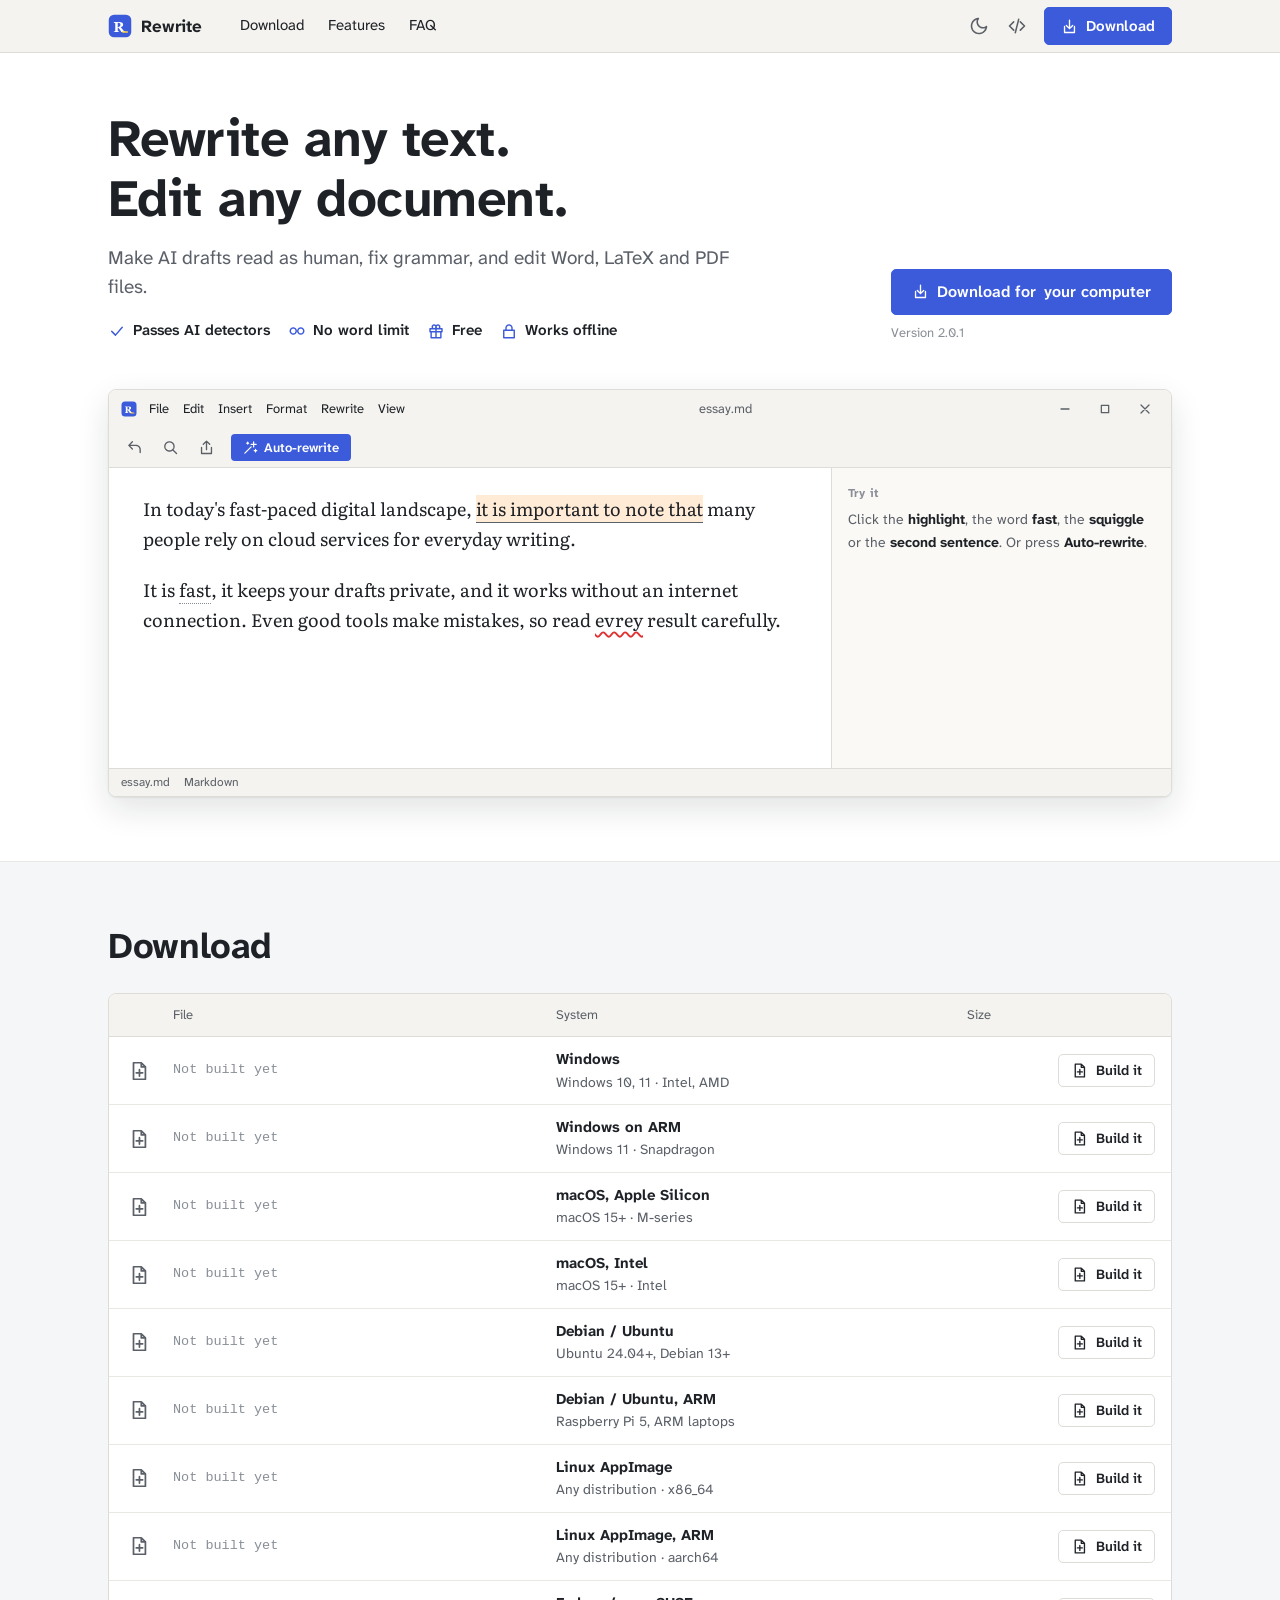
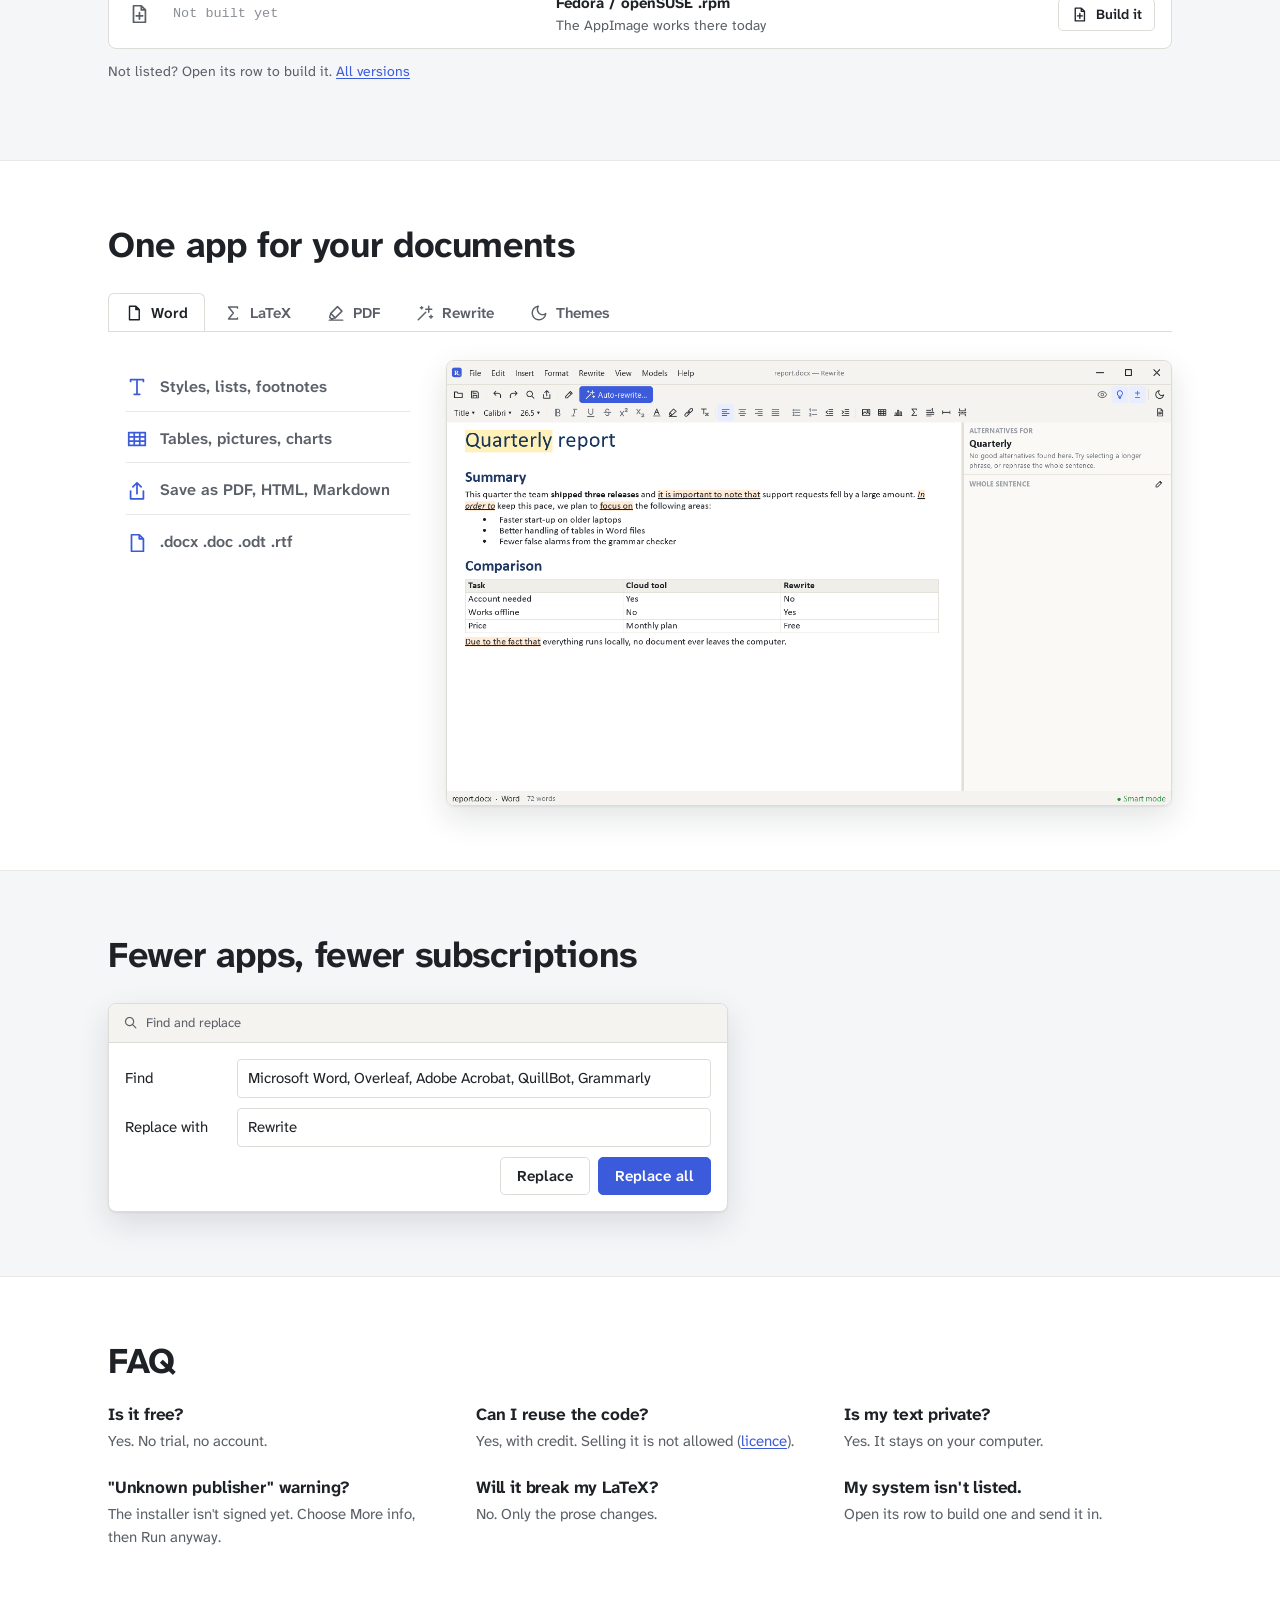
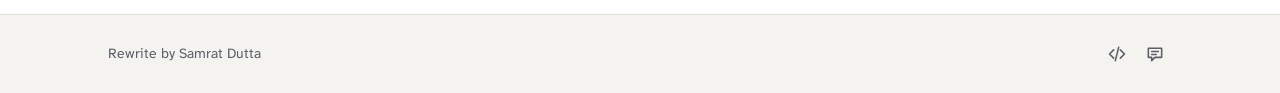
==== commit 3beedfe9: "Website and README: shorter text, icons, links to the renamed repo The site and README lead with rew" ====
--- a/site/index.html
+++ b/site/index.html
@@ -3,12 +3,12 @@
 <head>
 <meta charset="utf-8">
 <meta name="viewport" content="width=device-width, initial-scale=1">
-<title>Rewrite: free offline rewriter and document editor</title>
-<meta name="description" content="Rewrite rephrases text with local models so it reads as human, checks grammar, and edits Word, LaTeX and PDF files. Free for Windows, macOS and Linux. No account, nothing uploaded.">
-<meta property="og:title" content="Rewrite: free offline rewriter and document editor">
-<meta property="og:description" content="Rephrase text, check grammar, and edit Word, LaTeX and PDF files on your own computer. Free, no account, no word limit.">
-<meta property="og:image" content="https://samratduttaofficial.github.io/rewrite/img/og.png">
-<meta property="og:url" content="https://samratduttaofficial.github.io/rewrite/">
+<title>Rewrite: free text rewriter and document editor</title>
+<meta name="description" content="Make AI drafts read as human, fix grammar, and edit Word, LaTeX and PDF files. Free for Windows, macOS and Linux.">
+<meta property="og:title" content="Rewrite: free text rewriter and document editor">
+<meta property="og:description" content="Make AI drafts read as human, fix grammar, and edit Word, LaTeX and PDF files. Free.">
+<meta property="og:image" content="https://samratduttaofficial.github.io/Rewrite/img/og.png">
+<meta property="og:url" content="https://samratduttaofficial.github.io/Rewrite/">
 <meta name="twitter:card" content="summary_large_image">
 <link rel="icon" href="img/favicon.png">
 <link rel="apple-touch-icon" href="img/apple-touch-icon.png">
@@ -16,10 +16,11 @@
 <link rel="preconnect" href="https://fonts.gstatic.com" crossorigin>
 <link rel="stylesheet" href="https://fonts.googleapis.com/css2?family=Atkinson+Hyperlegible+Next:wght@400;600;700&family=Literata:opsz,wght@7..72,400&display=swap">
 <link rel="stylesheet" href="style.css">
+<script>try { const t = localStorage.getItem("theme"); if (t) document.documentElement.dataset.theme = t; } catch (e) {}</script>
 <script type="application/ld+json">
 {"@context":"https://schema.org","@type":"SoftwareApplication","name":"Rewrite","operatingSystem":"Windows, macOS, Linux",
  "applicationCategory":"BusinessApplication","offers":{"@type":"Offer","price":"0","priceCurrency":"USD"},
- "downloadUrl":"https://github.com/SamratDuttaOfficial/rewrite/releases/latest","author":{"@type":"Person","name":"Samrat Dutta"}}
+ "downloadUrl":"https://github.com/SamratDuttaOfficial/Rewrite/releases/latest","author":{"@type":"Person","name":"Samrat Dutta"}}
 </script>
 </head>
 <body>
@@ -29,11 +30,14 @@
     <a class="brand" href="./"><img src="img/icon.svg" alt="">Rewrite</a>
     <nav>
       <a href="#download">Download</a>
-      <a href="#documents">Documents</a>
-      <a href="#questions">Questions</a>
-      <a href="https://github.com/SamratDuttaOfficial/rewrite">Source</a>
+      <a href="#documents">Features</a>
+      <a href="#questions">FAQ</a>
     </nav>
-    <a class="btn blue get" href="#download">Download</a>
+    <div class="top-tools">
+      <button class="iconbtn" id="theme" type="button" title="Switch theme" aria-label="Switch theme"><svg class="ic"><use href="icons.svg#moon"/></svg></button>
+      <a class="iconbtn" href="https://github.com/SamratDuttaOfficial/Rewrite" title="Source code" aria-label="Source code"><svg class="ic"><use href="icons.svg#code"/></svg></a>
+      <a class="btn blue" href="#download"><svg class="ic"><use href="icons.svg#download"/></svg>Download</a>
+    </div>
   </div>
 </header>
 
@@ -41,101 +45,108 @@
   <div class="wrap">
     <div class="intro">
       <div>
-        <h1>Rewrite text on your own computer.</h1>
-        <p>A free editor that rephrases words and sentences with small local models, checks spelling and grammar,
-          and opens Word, LaTeX and PDF files. Turn an AI draft into text that reads as human and passes AI detectors
-          and plagiarism checkers. No account, no word limit, nothing uploaded.</p>
+        <h1>Rewrite any text.<br>Edit any document.</h1>
+        <p>Make AI drafts read as human, fix grammar, and edit Word, LaTeX and PDF files.</p>
+        <ul class="badges">
+          <li><svg class="ic"><use href="icons.svg#check"/></svg>Passes AI detectors</li>
+          <li><svg class="ic"><use href="icons.svg#infinity"/></svg>No word limit</li>
+          <li><svg class="ic"><use href="icons.svg#gift"/></svg>Free</li>
+          <li><svg class="ic"><use href="icons.svg#lock"/></svg>Works offline</li>
+        </ul>
       </div>
       <div class="side">
-        <a class="btn blue" href="#download">Download for <span id="os-name">your computer</span></a>
-        <span class="small">Version <span id="version">2.0.1</span> · Windows, macOS, Linux</span>
+        <a class="btn blue big" href="#download"><svg class="ic"><use href="icons.svg#download"/></svg>Download for <span id="os-name">your computer</span></a>
+        <span class="small">Version <span id="version">2.0.1</span></span>
       </div>
     </div>
 
-    <!-- A working copy of the editor: click the highlighted text, or press Auto-rewrite -->
-    <div class="win" id="demo" aria-label="Interactive example of the Rewrite editor">
+    <!-- A working copy of the editor. Every suggestion in it is real output from the app. -->
+    <div class="win" id="demo" aria-label="Try the editor">
       <div class="win-title">
         <img src="img/icon.svg" alt="">
         <div class="menu"><span>File</span><span>Edit</span><span>Insert</span><span>Format</span><span>Rewrite</span><span>View</span></div>
-        <span class="name">essay.md — Rewrite</span>
-        <div class="ctl"><span>&#8211;</span><span>&#9633;</span><span>&#10005;</span></div>
+        <span class="name">essay.md</span>
+        <div class="ctl"><svg class="ic"><use href="icons.svg#win-min"/></svg><svg class="ic"><use href="icons.svg#win-max"/></svg><svg class="ic"><use href="icons.svg#close"/></svg></div>
       </div>
       <div class="win-tools">
-        <button class="rw" id="rw" type="button">Auto-rewrite</button>
-        <button class="reset" id="reset" type="button" hidden>Undo all</button>
+        <span class="tool" title="Undo"><svg class="ic"><use href="icons.svg#undo"/></svg></span>
+        <span class="tool" title="Find"><svg class="ic"><use href="icons.svg#search"/></svg></span>
+        <span class="tool" title="Export"><svg class="ic"><use href="icons.svg#export"/></svg></span>
+        <button class="rw" id="rw" type="button"><svg class="ic"><use href="icons.svg#wand"/></svg>Auto-rewrite</button>
+        <button class="tool reset" id="reset" type="button" title="Undo all" aria-label="Undo all" hidden><svg class="ic"><use href="icons.svg#refresh"/></svg></button>
       </div>
       <div class="win-body">
         <div class="doc" id="doc"></div>
         <aside class="side-panel" id="panel"></aside>
       </div>
-      <div class="win-status"><span>essay.md</span><span>Markdown</span><span class="mode">Smart mode</span></div>
+      <div class="win-status"><span>essay.md</span><span>Markdown</span></div>
     </div>
   </div>
 
   <section class="band" id="download">
     <div class="wrap">
       <h2>Download</h2>
-      <p class="sub">Installers come straight from the GitHub release. For systems without one yet, the link explains how
-        to build it; builds people send in are listed once they are checked.</p>
       <div class="files" id="downloads">
-        <div class="hdr"><span></span><span>File</span><span>System</span><span style="text-align:right">Size</span><span></span></div>
         <div class="row"><span></span><span class="fname">Rewrite-2.0.1-Windows-Setup.exe</span><span class="sys"><b>Windows</b></span><span class="size"></span>
-          <span class="act"><a class="btn" href="https://github.com/SamratDuttaOfficial/rewrite/releases/download/v2.0.1/Rewrite-2.0.1-Windows-Setup.exe">Download</a></span></div>
-        <div class="row"><span></span><span class="fname">Rewrite-2.0.1-macOS-arm64.dmg</span><span class="sys"><b>macOS</b></span><span class="size"></span>
-          <span class="act"><a class="btn" href="https://github.com/SamratDuttaOfficial/rewrite/releases/download/v2.0.1/Rewrite-2.0.1-macOS-arm64.dmg">Download</a></span></div>
-        <div class="row"><span></span><span class="fname">rewrite_2.0.1_amd64.deb</span><span class="sys"><b>Debian / Ubuntu</b></span><span class="size"></span>
-          <span class="act"><a class="btn" href="https://github.com/SamratDuttaOfficial/rewrite/releases/download/v2.0.1/rewrite_2.0.1_amd64.deb">Download</a></span></div>
-        <div class="row"><span></span><span class="fname">Rewrite-2.0.1-x86_64.AppImage</span><span class="sys"><b>Linux</b></span><span class="size"></span>
-          <span class="act"><a class="btn" href="https://github.com/SamratDuttaOfficial/rewrite/releases/download/v2.0.1/Rewrite-2.0.1-x86_64.AppImage">Download</a></span></div>
+          <span class="act"><a class="btn" href="https://github.com/SamratDuttaOfficial/Rewrite/releases/latest">Download</a></span></div>
       </div>
-      <p class="under">On first start Rewrite offers a one-time download of its models, about 400 MB. Older versions are on the
-        <a href="https://github.com/SamratDuttaOfficial/rewrite/releases">releases page</a>.</p>
+      <p class="under">Not listed? Open its row to build it. <a href="https://github.com/SamratDuttaOfficial/Rewrite/releases">All versions</a></p>
     </div>
   </section>
 
   <section class="plain" id="documents">
     <div class="wrap">
-      <h2>Open the files you already have</h2>
-      <p class="sub">The same suggestions work in every kind of document, and the formatting stays as it was.</p>
+      <h2>One app for your documents</h2>
       <div class="tabs" role="tablist">
-        <button role="tab" aria-selected="true" data-tab="t-docx">report.docx</button>
-        <button role="tab" aria-selected="false" data-tab="t-tex">paper.tex</button>
-        <button role="tab" aria-selected="false" data-tab="t-pdf">paper.pdf</button>
-        <button role="tab" aria-selected="false" data-tab="t-review">Review changes</button>
-        <button role="tab" aria-selected="false" data-tab="t-dark">Dark theme</button>
+        <button role="tab" aria-selected="true" data-tab="t-docx"><svg class="ic"><use href="icons.svg#file"/></svg>Word</button>
+        <button role="tab" aria-selected="false" data-tab="t-tex"><svg class="ic"><use href="icons.svg#sigma"/></svg>LaTeX</button>
+        <button role="tab" aria-selected="false" data-tab="t-pdf"><svg class="ic"><use href="icons.svg#highlight"/></svg>PDF</button>
+        <button role="tab" aria-selected="false" data-tab="t-review"><svg class="ic"><use href="icons.svg#wand"/></svg>Rewrite</button>
+        <button role="tab" aria-selected="false" data-tab="t-dark"><svg class="ic"><use href="icons.svg#moon"/></svg>Themes</button>
       </div>
       <div class="tabpane show" id="t-docx">
-        <div><h3>Word and OpenDocument</h3>
-          <p>Open and save .docx, .doc, .odt, .fodt and .rtf with styles, lists, tables, pictures, charts, formulas and
-            footnotes. A formatting toolbar covers the everyday edits.</p>
-          <ul><li>Export to PDF, HTML, Markdown or LaTeX</li><li>Saving .doc uses LibreOffice if it is installed</li></ul></div>
-        <img loading="lazy" src="img/07-word-document.png" width="1400" height="860" alt="A Word report with headings, a list and a table open in Rewrite">
+        <ul class="feats">
+          <li><svg class="ic"><use href="icons.svg#type"/></svg>Styles, lists, footnotes</li>
+          <li><svg class="ic"><use href="icons.svg#table"/></svg>Tables, pictures, charts</li>
+          <li><svg class="ic"><use href="icons.svg#export"/></svg>Save as PDF, HTML, Markdown</li>
+          <li><svg class="ic"><use href="icons.svg#file"/></svg>.docx .doc .odt .rtf</li>
+        </ul>
+        <img loading="lazy" src="img/07-word-document.png" width="1400" height="860" alt="A Word report open in Rewrite">
       </div>
       <div class="tabpane" id="t-tex">
-        <div><h3>LaTeX and Markdown</h3>
-          <p>LaTeX on the left, the typeset PDF on the right, built with your own TeX installation. Markdown gets a live
-            preview. Commands, equations, citations and code are never rewritten.</p>
-          <ul><li>F5 rebuilds the preview</li><li>Works with MiKTeX, MacTeX and TeX Live</li></ul></div>
-        <img loading="lazy" src="img/06-latex-preview.png" width="1400" height="860" alt="A LaTeX paper with its PDF preview">
+        <ul class="feats">
+          <li><svg class="ic"><use href="icons.svg#eye"/></svg>Live PDF preview</li>
+          <li><svg class="ic"><use href="icons.svg#sigma"/></svg>Maths and commands untouched</li>
+          <li><svg class="ic"><use href="icons.svg#refresh"/></svg>F5 rebuilds</li>
+          <li><svg class="ic"><use href="icons.svg#file"/></svg>Markdown preview too</li>
+        </ul>
+        <img loading="lazy" src="img/06-latex-preview.png" width="1400" height="860" alt="A LaTeX paper next to its PDF">
       </div>
       <div class="tabpane" id="t-pdf">
-        <div><h3>PDF</h3>
-          <p>Highlight, underline, strike out, add notes, draw, white out, add text and pictures, and change a line of
-            text in place. Rotate, move, delete, insert or merge pages.</p>
-          <ul><li>Turn a PDF into an editable document</li><li>No Acrobat licence needed</li></ul></div>
-        <img loading="lazy" src="img/08-pdf-editor.png" width="1400" height="860" alt="A PDF open in Rewrite with the markup toolbar">
+        <ul class="feats">
+          <li><svg class="ic"><use href="icons.svg#highlight"/></svg>Highlight and draw</li>
+          <li><svg class="ic"><use href="icons.svg#note"/></svg>Notes</li>
+          <li><svg class="ic"><use href="icons.svg#type"/></svg>Edit text in place</li>
+          <li><svg class="ic"><use href="icons.svg#merge"/></svg>Merge and reorder pages</li>
+          <li><svg class="ic"><use href="icons.svg#convert"/></svg>Convert to Word</li>
+        </ul>
+        <img loading="lazy" src="img/08-pdf-editor.png" width="1400" height="860" alt="A PDF with the markup toolbar">
       </div>
       <div class="tabpane" id="t-review">
-        <div><h3>Rewrite a whole document</h3>
-          <p>Auto-rewrite goes through a selection or the whole file. Apply every change, or step through them and
-            accept or reject each one against the original.</p>
-          <ul><li>Light, medium or strong</li><li>Whole-sentence paraphrasing can be turned on or off</li></ul></div>
-        <img loading="lazy" src="img/05-auto-rewrite-review.png" width="1400" height="860" alt="Reviewing change 1 of 9 after an auto-rewrite">
+        <ul class="feats">
+          <li><svg class="ic"><use href="icons.svg#wand"/></svg>Whole document at once</li>
+          <li><svg class="ic"><use href="icons.svg#check-all"/></svg>Accept or reject each change</li>
+          <li><svg class="ic"><use href="icons.svg#diff"/></svg>Light, medium or strong</li>
+          <li><svg class="ic"><use href="icons.svg#spell"/></svg>Spelling and grammar</li>
+        </ul>
+        <img loading="lazy" src="img/05-auto-rewrite-review.png" width="1400" height="860" alt="Reviewing changes after Auto-rewrite">
       </div>
       <div class="tabpane" id="t-dark">
-        <div><h3>Light and dark</h3>
-          <p>One click switches the theme. Text size, fonts and panels can be set to taste.</p></div>
-        <img loading="lazy" src="img/09-dark-mode.png" width="1400" height="860" alt="Rewrite in its dark theme">
+        <ul class="feats">
+          <li><svg class="ic"><use href="icons.svg#moon"/></svg>Dark and light</li>
+          <li><svg class="ic"><use href="icons.svg#type"/></svg>Your fonts and sizes</li>
+        </ul>
+        <img loading="lazy" src="img/09-dark-mode.png" width="1400" height="860" alt="Rewrite in dark theme">
       </div>
     </div>
   </section>
@@ -143,13 +154,12 @@
   <section class="band">
     <div class="wrap">
       <h2>Fewer apps, fewer subscriptions</h2>
-      <div class="dialog" role="img" aria-label="Find and replace dialog replacing five apps with Rewrite">
-        <div class="t">Find and replace</div>
+      <div class="dialog" role="img" aria-label="Find and replace: five apps replaced with Rewrite">
+        <div class="t"><svg class="ic"><use href="icons.svg#search"/></svg>Find and replace</div>
         <div class="b">
           <span>Find</span><span class="field">Microsoft Word, Overleaf, Adobe Acrobat, QuillBot, Grammarly</span>
           <span>Replace with</span><span class="field">Rewrite</span>
           <span class="row-btns"><span class="btn">Replace</span><span class="btn blue">Replace all</span></span>
-          <span class="found">Word files, LaTeX with PDF preview, PDF markup, rephrasing and grammar, in one free program.</span>
         </div>
       </div>
     </div>
@@ -157,19 +167,14 @@
 
   <section class="plain" id="questions">
     <div class="wrap">
-      <h2>Questions</h2>
+      <h2>FAQ</h2>
       <div class="faq">
-        <div><h3>Is it free?</h3><p>Yes, with no trial and no account. The source is on GitHub under the MIT licence
-          with the Commons Clause: use and change it freely, keep the credit when you reuse it, and do not sell it.</p></div>
-        <div><h3>Does my text leave the computer?</h3><p>No. The models run on your processor. The only download is the
-          one-time model download of about 400 MB, and you can skip it and use the built-in thesaurus instead.</p></div>
-        <div><h3>Do I need a graphics card?</h3><p>No. An ordinary laptop is enough.</p></div>
-        <div><h3>Windows warns about an unknown publisher.</h3><p>The installer is not code-signed yet. Choose "More info",
-          then "Run anyway". On a Mac, right-click the app and choose Open the first time.</p></div>
-        <div><h3>Will it break my LaTeX or Markdown?</h3><p>No. Only the prose is rewritten; commands, maths, citations,
-          links and code are left alone.</p></div>
-        <div><h3>My system is not in the list.</h3><p>Pick its row anyway. It leads to the build steps and a form to send
-          your build in, so others with the same system can download it.</p></div>
+        <div><h3>Is it free?</h3><p>Yes. No trial, no account.</p></div>
+        <div><h3>Can I reuse the code?</h3><p>Yes, with credit. Selling it is not allowed (<a href="https://github.com/SamratDuttaOfficial/Rewrite/blob/main/LICENSE">licence</a>).</p></div>
+        <div><h3>Is my text private?</h3><p>Yes. It stays on your computer.</p></div>
+        <div><h3>"Unknown publisher" warning?</h3><p>The installer isn't signed yet. Choose More info, then Run anyway.</p></div>
+        <div><h3>Will it break my LaTeX?</h3><p>No. Only the prose changes.</p></div>
+        <div><h3>My system isn't listed.</h3><p>Open its row to build one and send it in.</p></div>
       </div>
     </div>
   </section>
@@ -177,8 +182,11 @@
 
 <footer>
   <div class="wrap">
-    <span>Rewrite by Samrat Dutta, <a href="https://github.com/samratduttaofficial">github.com/samratduttaofficial</a></span>
-    <span><a href="https://github.com/SamratDuttaOfficial/rewrite/issues">Report a problem</a> &nbsp; <a href="https://github.com/SamratDuttaOfficial/rewrite/blob/main/LICENSE">Licence</a></span>
+    <span>Rewrite by Samrat Dutta</span>
+    <span class="foot-icons">
+      <a class="iconbtn" href="https://github.com/SamratDuttaOfficial/Rewrite" title="Source code" aria-label="Source code"><svg class="ic"><use href="icons.svg#code"/></svg></a>
+      <a class="iconbtn" href="https://github.com/SamratDuttaOfficial/Rewrite/issues" title="Report a problem" aria-label="Report a problem"><svg class="ic"><use href="icons.svg#note"/></svg></a>
+    </span>
   </div>
 </footer>
 
--- a/site/style.css
+++ b/site/style.css
@@ -43,6 +43,7 @@
 }
 
 * { box-sizing: border-box; }
+[hidden] { display: none !important; }
 html { -webkit-text-size-adjust: 100%; }
 body { margin: 0; background: var(--page); color: var(--text); font: 400 17px/1.55 var(--ui); }
 img { max-width: 100%; height: auto; display: block; }
@@ -67,19 +68,31 @@
 .top nav { display: flex; gap: 4px; margin-left: 8px; }
 .top nav a { color: var(--text); text-decoration: none; font-size: 15px; padding: 5px 10px; border-radius: 4px; }
 .top nav a:hover { background: var(--line-2); }
-.top .get { margin-left: auto; }
+.top-tools { margin-left: auto; display: flex; align-items: center; gap: 4px; }
+.top-tools .btn { margin-left: 6px; }
 @media (max-width: 720px) { .top nav { display: none; } }
+
+/* icons: Rewrite's own stroke icons, from icons.svg */
+.ic { width: 18px; height: 18px; flex: none; display: inline-block; vertical-align: middle; }
+.iconbtn { display: inline-grid; place-items: center; width: 34px; height: 34px; border-radius: 5px; border: 0; background: none;
+  color: var(--text-2); cursor: pointer; text-decoration: none; }
+.iconbtn:hover { background: var(--line-2); color: var(--text); }
+.iconbtn .ic { width: 20px; height: 20px; }
 
 .btn { display: inline-flex; align-items: center; gap: 8px; padding: 9px 16px; border-radius: 5px; border: 1px solid var(--line);
   background: var(--page); color: var(--text); font: 600 15px/1.2 var(--ui); text-decoration: none; cursor: pointer; white-space: nowrap; }
 .btn:hover { background: var(--band); color: var(--text); }
 .btn.blue { background: var(--blue); border-color: var(--blue); color: var(--on-blue); }
 .btn.blue:hover { background: var(--blue-hover); border-color: var(--blue-hover); color: var(--on-blue); }
-.btn svg { width: 16px; height: 16px; }
+.btn .ic { width: 17px; height: 17px; }
+.btn.big { padding: 12px 20px; font-size: 16px; }
 
 /* intro */
 .intro { padding: 56px 0 28px; display: grid; grid-template-columns: minmax(0, 1fr) auto; gap: 24px 40px; align-items: end; }
-.intro p { font-size: 19px; color: var(--text-2); max-width: 40em; margin: 14px 0 0; }
+.intro p { font-size: 19px; color: var(--text-2); max-width: 34em; margin: 14px 0 0; }
+.badges { list-style: none; padding: 0; margin: 18px 0 0; display: flex; flex-wrap: wrap; gap: 8px 18px; font-size: 15px; font-weight: 600; color: var(--text); }
+.badges li { display: flex; align-items: center; gap: 7px; }
+.badges .ic { color: var(--blue); }
 .intro .side { display: flex; flex-direction: column; gap: 8px; align-items: flex-start; }
 .intro .small { font-size: 13px; color: var(--text-3); }
 @media (max-width: 860px) { .intro { grid-template-columns: 1fr; padding-top: 36px; } }
@@ -91,15 +104,19 @@
 .win-title .menu { display: flex; gap: 14px; color: var(--text); }
 .win-title .name { margin: 0 auto; }
 .win-title .ctl { display: flex; }
-.win-title .ctl span { width: 40px; height: 30px; display: grid; place-items: center; color: var(--text-2); }
+.win-title .ctl .ic { width: 16px; height: 16px; margin: 0 12px; color: var(--text-2); }
 @media (max-width: 760px) { .win-title .menu span:nth-child(n+4) { display: none; } .win-title .name { display: none; } .win-title .ctl { margin-left: auto; } }
 .win-tools { display: flex; align-items: center; gap: 6px; height: 40px; background: var(--chrome); padding: 0 10px; border-bottom: 1px solid var(--line); }
-.win-tools .rw { background: var(--blue); color: var(--on-blue); border: 0; border-radius: 4px; padding: 6px 12px; font: 600 13px/1 var(--ui); cursor: pointer; display: inline-flex; gap: 6px; align-items: center; }
+.win-tools .tool { display: inline-grid; place-items: center; width: 30px; height: 28px; border-radius: 4px; color: var(--text-2); background: none; border: 0; }
+.win-tools .tool .ic { width: 17px; height: 17px; }
+.win-tools button.tool { cursor: pointer; }
+.win-tools button.tool:hover { background: var(--line-2); }
+.win-tools .rw .ic { width: 15px; height: 15px; }
+.win-tools .rw { margin-left: 4px; background: var(--blue); color: var(--on-blue); border: 0; border-radius: 4px; padding: 6px 12px; font: 600 13px/1 var(--ui); cursor: pointer; display: inline-flex; gap: 6px; align-items: center; }
 .win-tools .rw:hover { background: var(--blue-hover); }
 .win-tools .rw[disabled] { opacity: .6; cursor: default; }
-.win-tools .reset { margin-left: auto; background: none; border: 0; color: var(--text-2); font: 400 13px var(--ui); cursor: pointer; padding: 6px 8px; border-radius: 4px; }
-.win-tools .reset:hover { background: var(--line-2); }
-.win-body { display: grid; grid-template-columns: minmax(0, 1fr) 340px; min-height: 380px; }
+.win-tools .reset { margin-left: auto; }
+.win-body { display: grid; grid-template-columns: minmax(0, 1fr) 340px; min-height: 300px; }
 @media (max-width: 860px) { .win-body { grid-template-columns: 1fr; } }
 .doc { padding: 26px 34px; font: 400 18px/1.7 var(--doc); }
 @media (max-width: 640px) { .doc { padding: 20px 18px; font-size: 17px; } }
@@ -164,9 +181,13 @@
 
 /* features: document tabs like the editor's */
 .tabs { display: flex; gap: 2px; margin-top: 26px; border-bottom: 1px solid var(--line); overflow-x: auto; }
-.tabs button { background: none; border: 1px solid transparent; border-bottom: 0; border-radius: 6px 6px 0 0; padding: 9px 16px; font: 600 15px var(--ui); color: var(--text-2); cursor: pointer; white-space: nowrap; margin-bottom: -1px; }
+.tabs button { display: inline-flex; align-items: center; gap: 8px; background: none; border: 1px solid transparent; border-bottom: 0; border-radius: 6px 6px 0 0; padding: 9px 16px; font: 600 15px var(--ui); color: var(--text-2); cursor: pointer; white-space: nowrap; margin-bottom: -1px; }
 .tabs button[aria-selected="true"] { background: var(--page); border-color: var(--line); color: var(--text); }
-.tabpane { display: none; grid-template-columns: minmax(0, 1fr) minmax(0, 2fr); gap: 36px; padding-top: 28px; align-items: start; }
+.tabpane { display: none; grid-template-columns: minmax(0, 1fr) minmax(0, 2.4fr); gap: 36px; padding-top: 28px; align-items: start; }
+.feats { list-style: none; padding: 0; margin: 0; }
+.feats li { display: flex; align-items: center; gap: 12px; padding: 11px 0; font-size: 16px; font-weight: 600; border-bottom: 1px solid var(--line-2); }
+.feats li:last-child { border-bottom: 0; }
+.feats .ic { width: 22px; height: 22px; color: var(--blue); }
 .tabpane.show { display: grid; }
 .tabpane h3 { font-size: 24px; margin-bottom: 10px; }
 .tabpane p { color: var(--text-2); }
@@ -177,7 +198,8 @@
 
 /* find and replace dialog */
 .dialog { max-width: 620px; margin-top: 26px; border: 1px solid var(--line); border-radius: 8px; background: var(--page); box-shadow: var(--shadow); overflow: hidden; }
-.dialog .t { background: var(--chrome); padding: 9px 14px; font-size: 13px; color: var(--text-2); border-bottom: 1px solid var(--line); }
+.dialog .t .ic { width: 15px; height: 15px; margin-right: 8px; }
+.dialog .t { display: flex; align-items: center; background: var(--chrome); padding: 9px 14px; font-size: 13px; color: var(--text-2); border-bottom: 1px solid var(--line); }
 .dialog .b { padding: 16px; display: grid; grid-template-columns: 100px 1fr; gap: 10px 12px; align-items: center; font-size: 15px; }
 .dialog .field { border: 1px solid var(--line); border-radius: 4px; padding: 7px 10px; background: var(--page); min-height: 36px; }
 .dialog .row-btns { grid-column: 2; display: flex; gap: 8px; justify-content: flex-end; }
@@ -201,4 +223,5 @@
 .cblist .sha { grid-column: 1 / -1; font-family: "Cascadia Mono", Consolas, monospace; font-size: 12px; color: var(--text-3); overflow-wrap: anywhere; }
 
 footer { background: var(--chrome); border-top: 1px solid var(--line); padding: 22px 0; font-size: 14px; color: var(--text-2); }
-footer .wrap { display: flex; flex-wrap: wrap; gap: 8px 24px; justify-content: space-between; }
+footer .wrap { display: flex; flex-wrap: wrap; gap: 8px 24px; justify-content: space-between; align-items: center; }
+.foot-icons { display: flex; gap: 4px; }
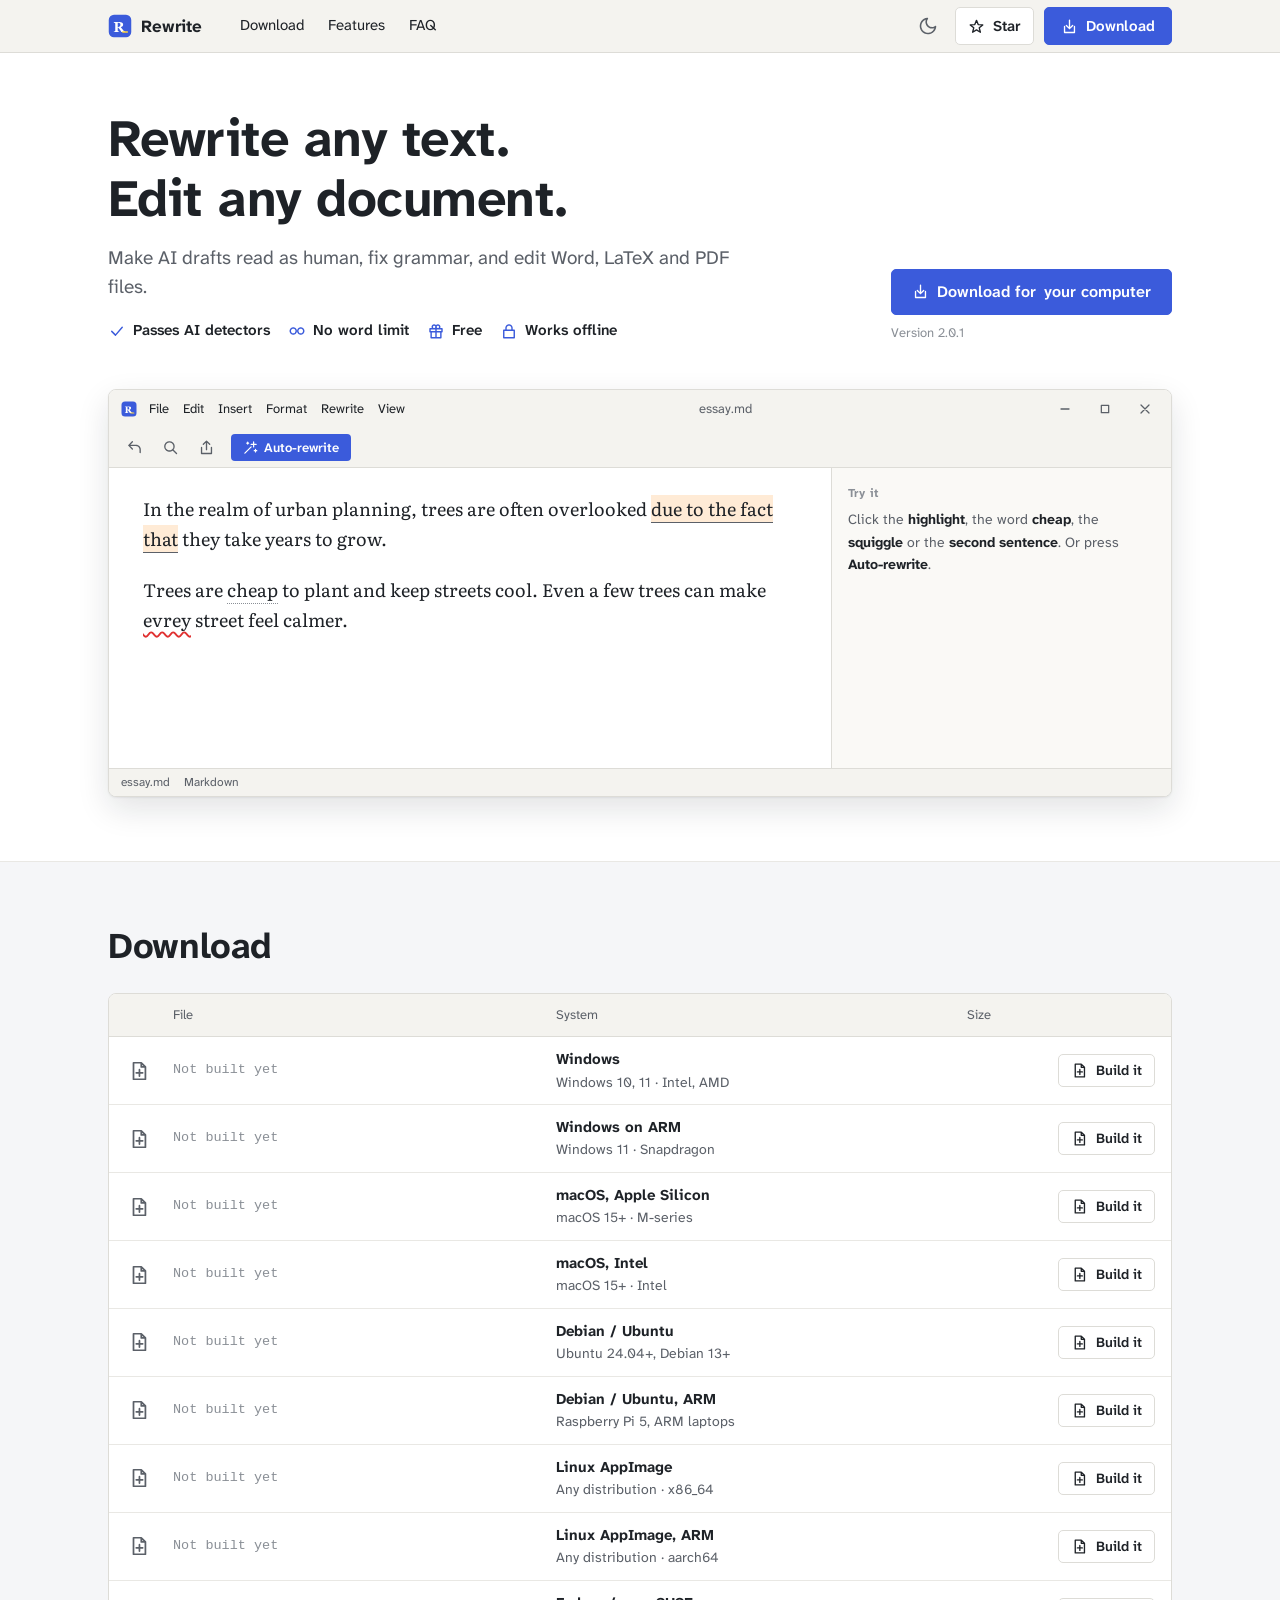
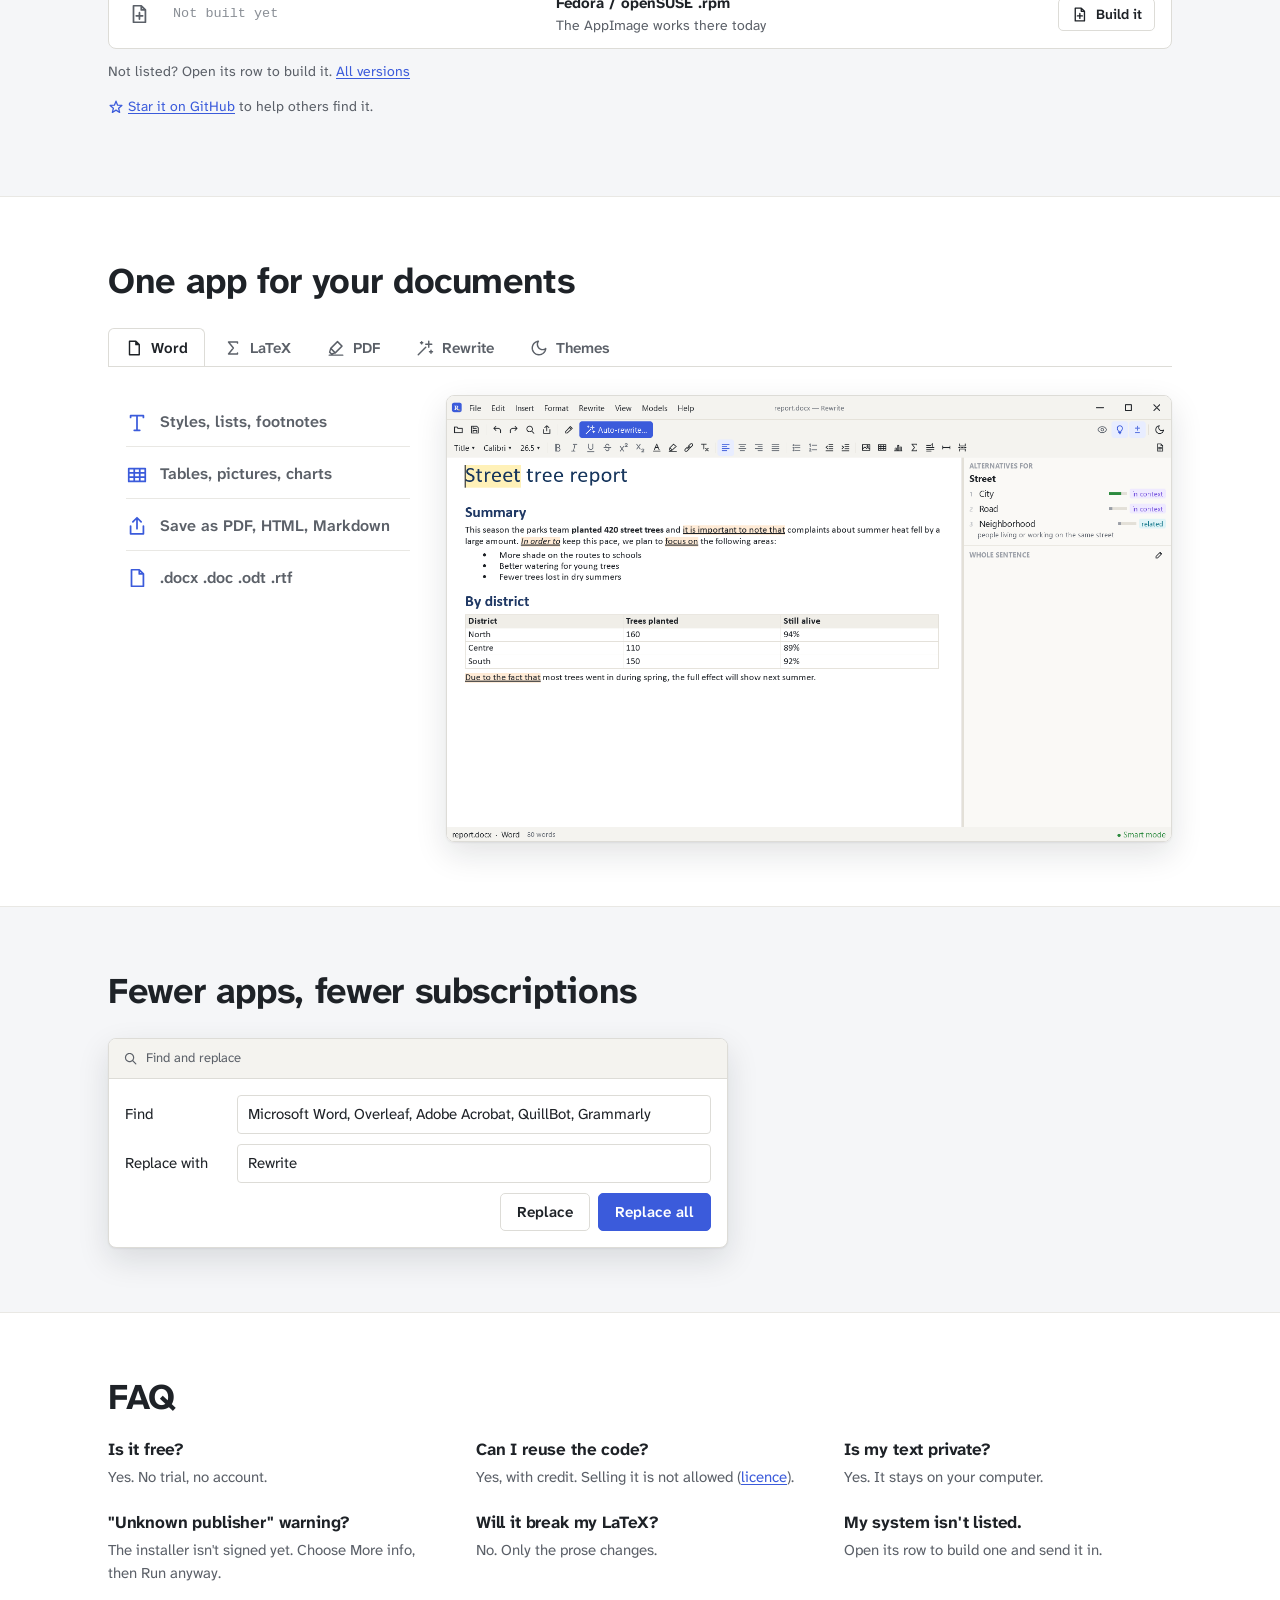
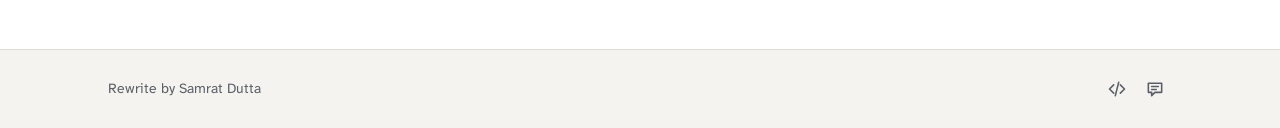
==== commit eb388315: "Website and README: star prompts and release badges" ====
--- a/site/index.html
+++ b/site/index.html
@@ -35,7 +35,7 @@
     </nav>
     <div class="top-tools">
       <button class="iconbtn" id="theme" type="button" title="Switch theme" aria-label="Switch theme"><svg class="ic"><use href="icons.svg#moon"/></svg></button>
-      <a class="iconbtn" href="https://github.com/SamratDuttaOfficial/Rewrite" title="Source code" aria-label="Source code"><svg class="ic"><use href="icons.svg#code"/></svg></a>
+      <a class="btn star" href="https://github.com/SamratDuttaOfficial/Rewrite" title="Star Rewrite on GitHub"><svg class="ic"><use href="icons.svg#star"/></svg><span class="lbl">Star</span><span class="count" data-stars hidden></span></a>
       <a class="btn blue" href="#download"><svg class="ic"><use href="icons.svg#download"/></svg>Download</a>
     </div>
   </div>
@@ -91,6 +91,7 @@
           <span class="act"><a class="btn" href="https://github.com/SamratDuttaOfficial/Rewrite/releases/latest">Download</a></span></div>
       </div>
       <p class="under">Not listed? Open its row to build it. <a href="https://github.com/SamratDuttaOfficial/Rewrite/releases">All versions</a></p>
+      <p class="under"><a href="https://github.com/SamratDuttaOfficial/Rewrite"><svg class="ic"><use href="icons.svg#star"/></svg>Star it on GitHub</a> to help others find it.</p>
     </div>
   </section>
 
--- a/site/style.css
+++ b/site/style.css
@@ -70,7 +70,11 @@
 .top nav a:hover { background: var(--line-2); }
 .top-tools { margin-left: auto; display: flex; align-items: center; gap: 4px; }
 .top-tools .btn { margin-left: 6px; }
+.btn.star { padding: 9px 12px; }
+.btn.star .count { padding-left: 8px; border-left: 1px solid var(--line); color: var(--text-2); }
 @media (max-width: 720px) { .top nav { display: none; } }
+@media (max-width: 480px) { .btn.star .lbl { display: none; } }
+.under .ic { width: 16px; height: 16px; margin: -2px 4px 0 0; color: var(--blue); }
 
 /* icons: Rewrite's own stroke icons, from icons.svg */
 .ic { width: 18px; height: 18px; flex: none; display: inline-block; vertical-align: middle; }
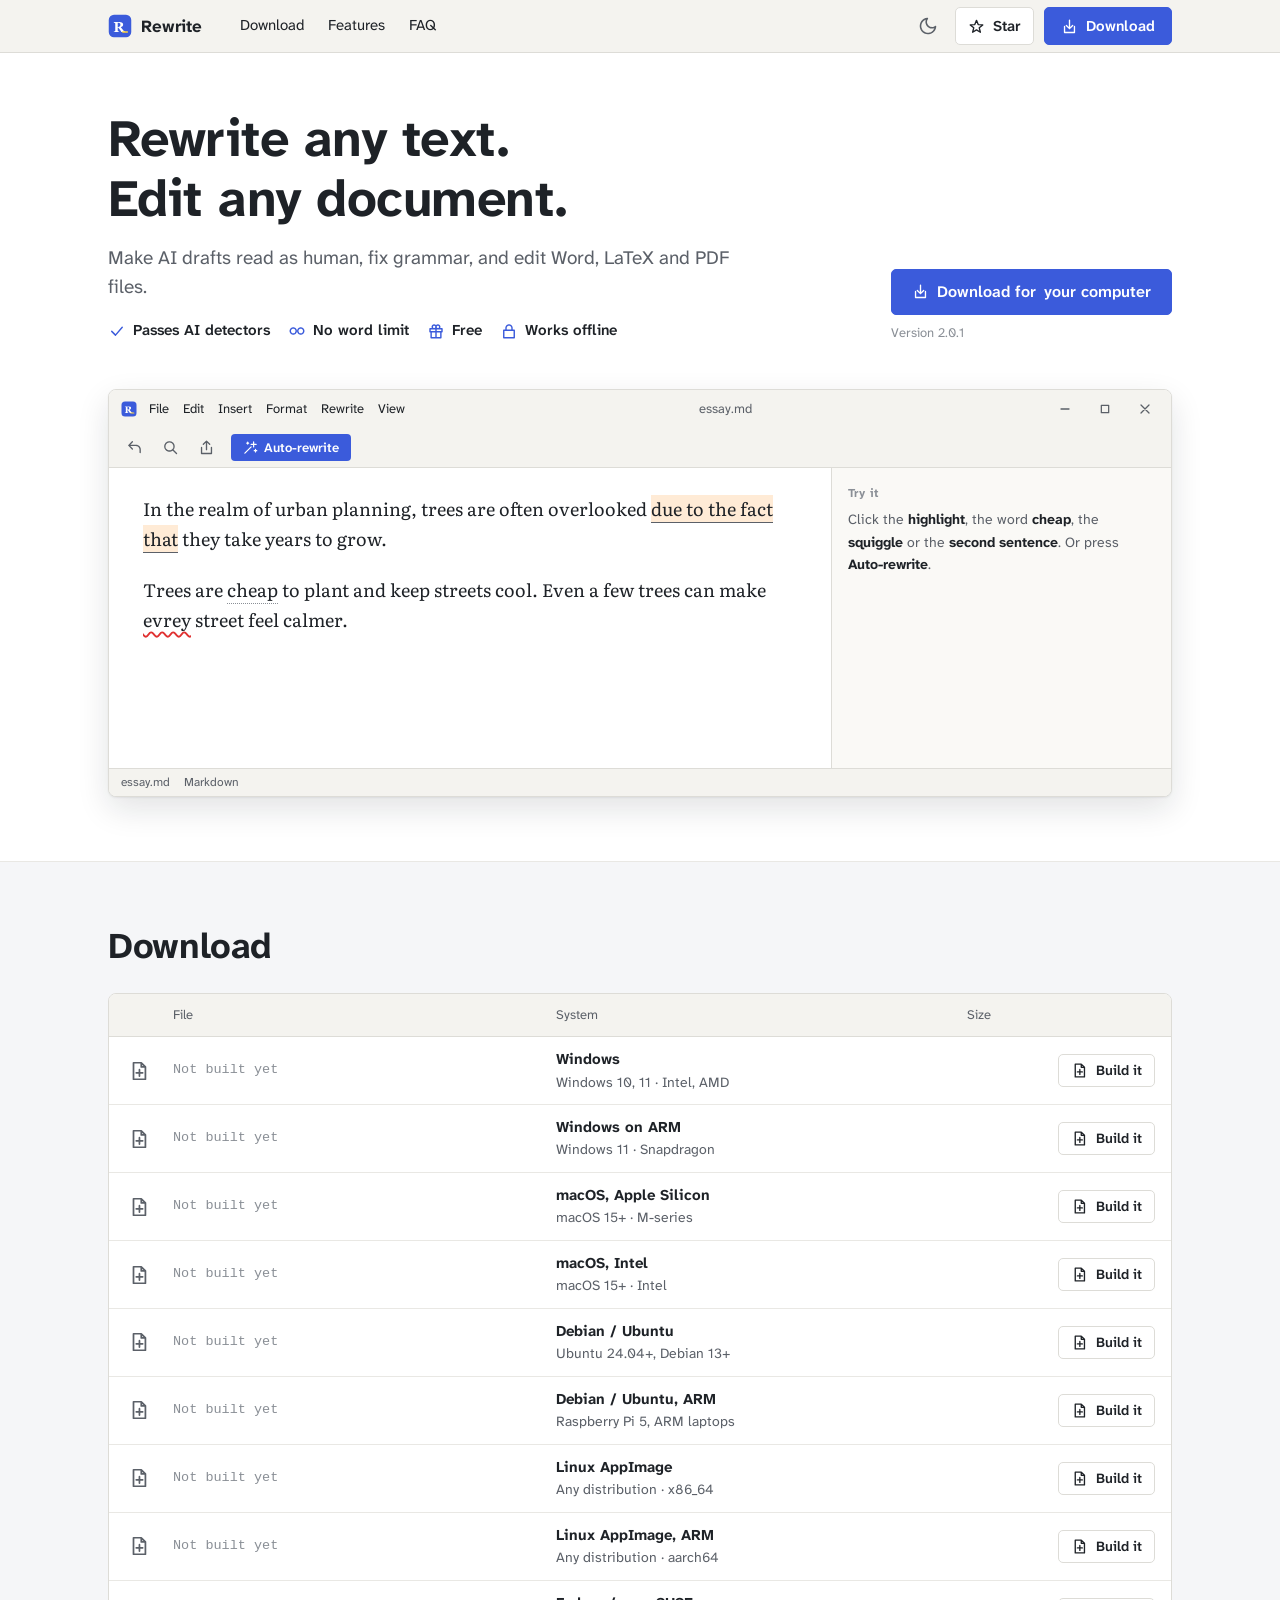
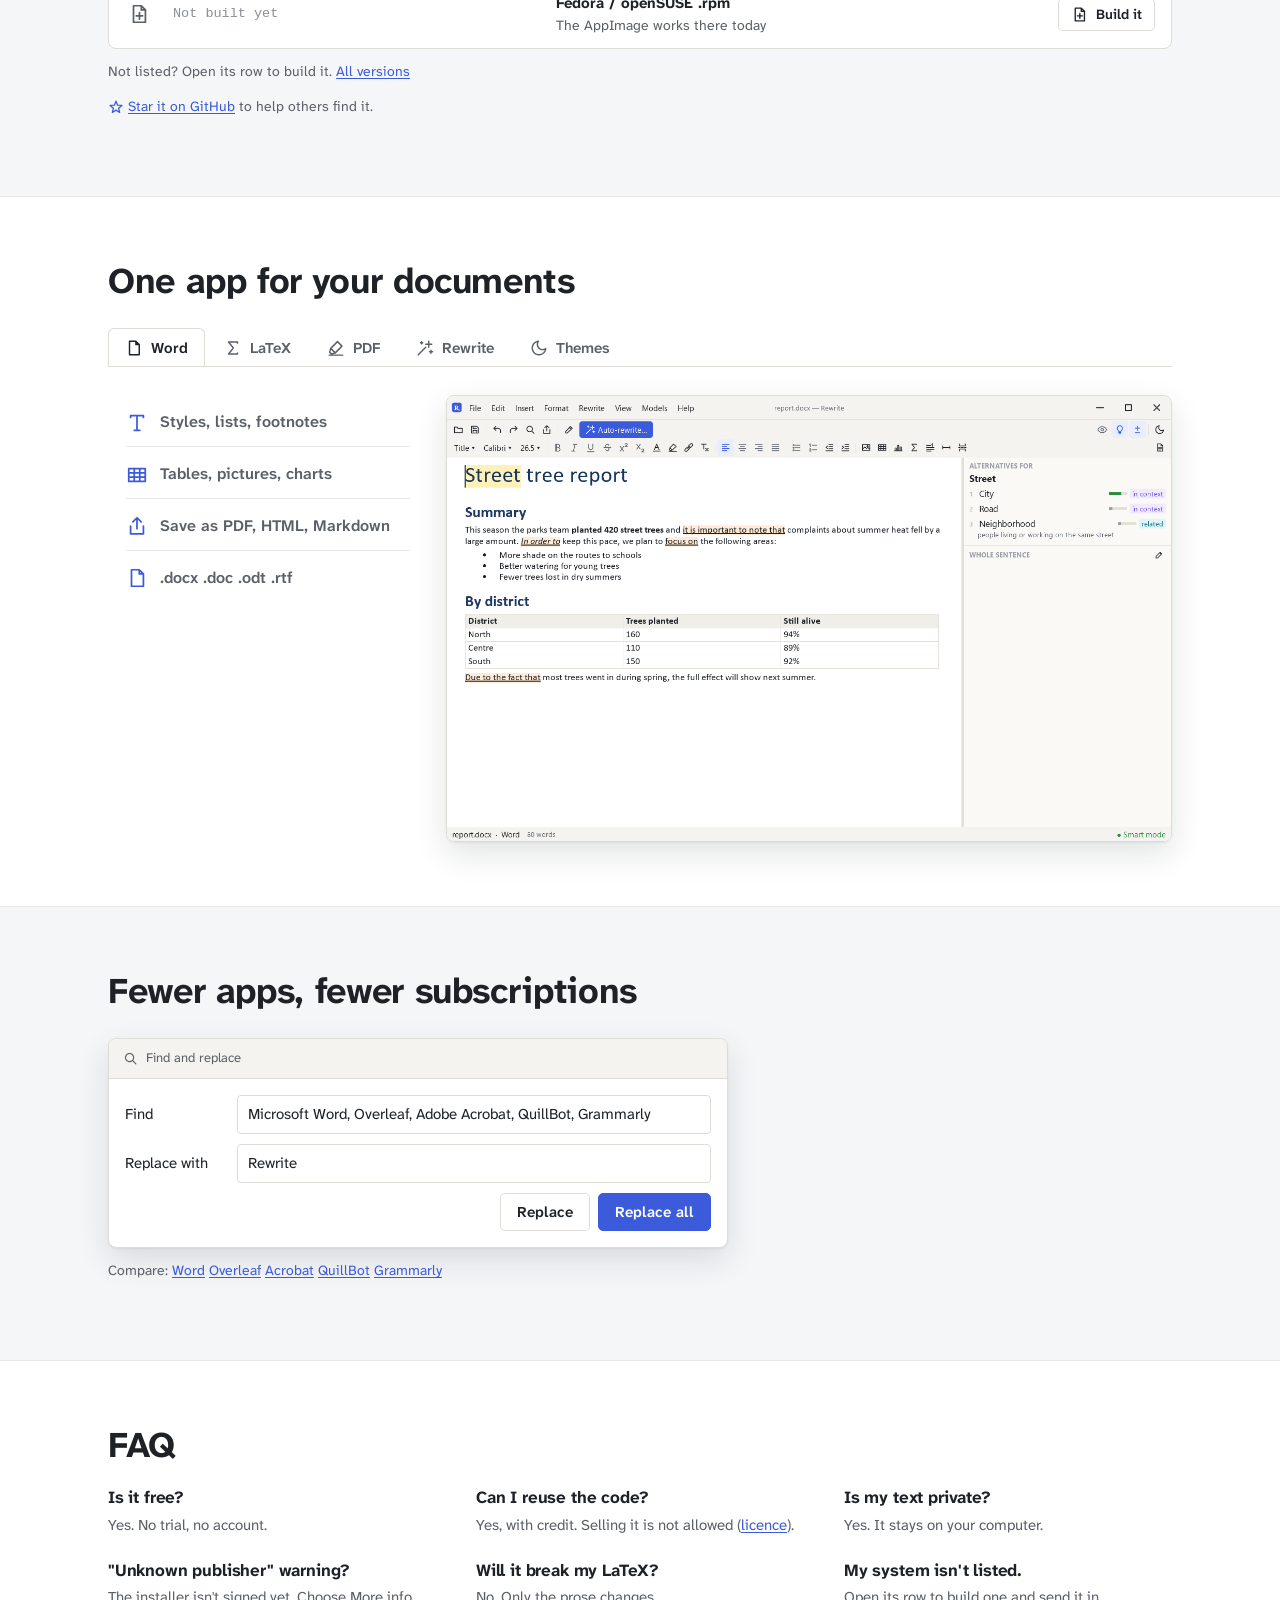
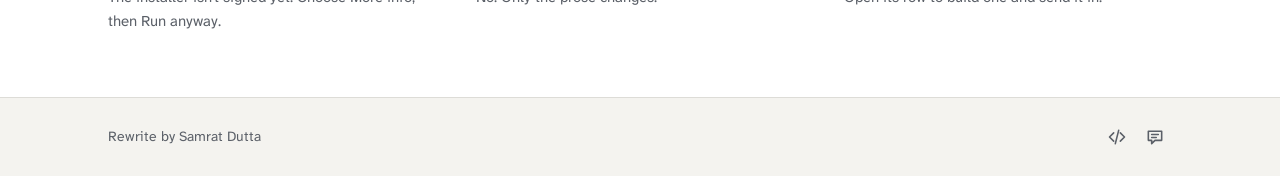
==== commit d459fb66: "Site: comparison pages for Word, Overleaf, Acrobat, QuillBot and Grammarly Each page lists what Rewr" ====
--- a/site/index.html
+++ b/site/index.html
@@ -4,7 +4,7 @@
 <meta charset="utf-8">
 <meta name="viewport" content="width=device-width, initial-scale=1">
 <title>Rewrite: free text rewriter and document editor</title>
-<meta name="description" content="Make AI drafts read as human, fix grammar, and edit Word, LaTeX and PDF files. Free for Windows, macOS and Linux.">
+<meta name="description" content="Make AI drafts read as human, fix grammar, and edit Word, LaTeX and PDF files. Free, with no account and no word limit.">
 <meta property="og:title" content="Rewrite: free text rewriter and document editor">
 <meta property="og:description" content="Make AI drafts read as human, fix grammar, and edit Word, LaTeX and PDF files. Free.">
 <meta property="og:image" content="https://samratduttaofficial.github.io/Rewrite/img/og.png">
@@ -163,6 +163,7 @@
           <span class="row-btns"><span class="btn">Replace</span><span class="btn blue">Replace all</span></span>
         </div>
       </div>
+      <p class="under">Compare: <a href="word-alternative.html">Word</a> <a href="overleaf-alternative.html">Overleaf</a> <a href="acrobat-alternative.html">Acrobat</a> <a href="quillbot-alternative.html">QuillBot</a> <a href="grammarly-alternative.html">Grammarly</a></p>
     </div>
   </section>
 
--- a/site/style.css
+++ b/site/style.css
@@ -200,6 +200,15 @@
 .tabpane img { border: 1px solid var(--line); border-radius: 8px; box-shadow: var(--shadow); }
 @media (max-width: 860px) { .tabpane.show { grid-template-columns: 1fr; } }
 
+/* "alternative to" pages */
+.shot { display: block; margin: 8px 0 56px; border: 1px solid var(--line); border-radius: 8px; box-shadow: var(--shadow); height: auto; }
+.feats.vs { display: grid; grid-template-columns: repeat(2, minmax(0, 1fr)); column-gap: 36px; margin-top: 18px; }
+.feats.vs li:nth-last-child(2):nth-child(odd) { border-bottom: 0; }
+.feats.lacks li { font-weight: 400; color: var(--text-2); }
+.feats.lacks .ic { color: var(--text-3); width: 18px; height: 18px; }
+.vs-h { margin-top: 40px; }
+@media (max-width: 720px) { .feats.vs { grid-template-columns: 1fr; } .feats.vs li:nth-last-child(2):nth-child(odd) { border-bottom: 1px solid var(--line-2); } }
+
 /* find and replace dialog */
 .dialog { max-width: 620px; margin-top: 26px; border: 1px solid var(--line); border-radius: 8px; background: var(--page); box-shadow: var(--shadow); overflow: hidden; }
 .dialog .t .ic { width: 15px; height: 15px; margin-right: 8px; }
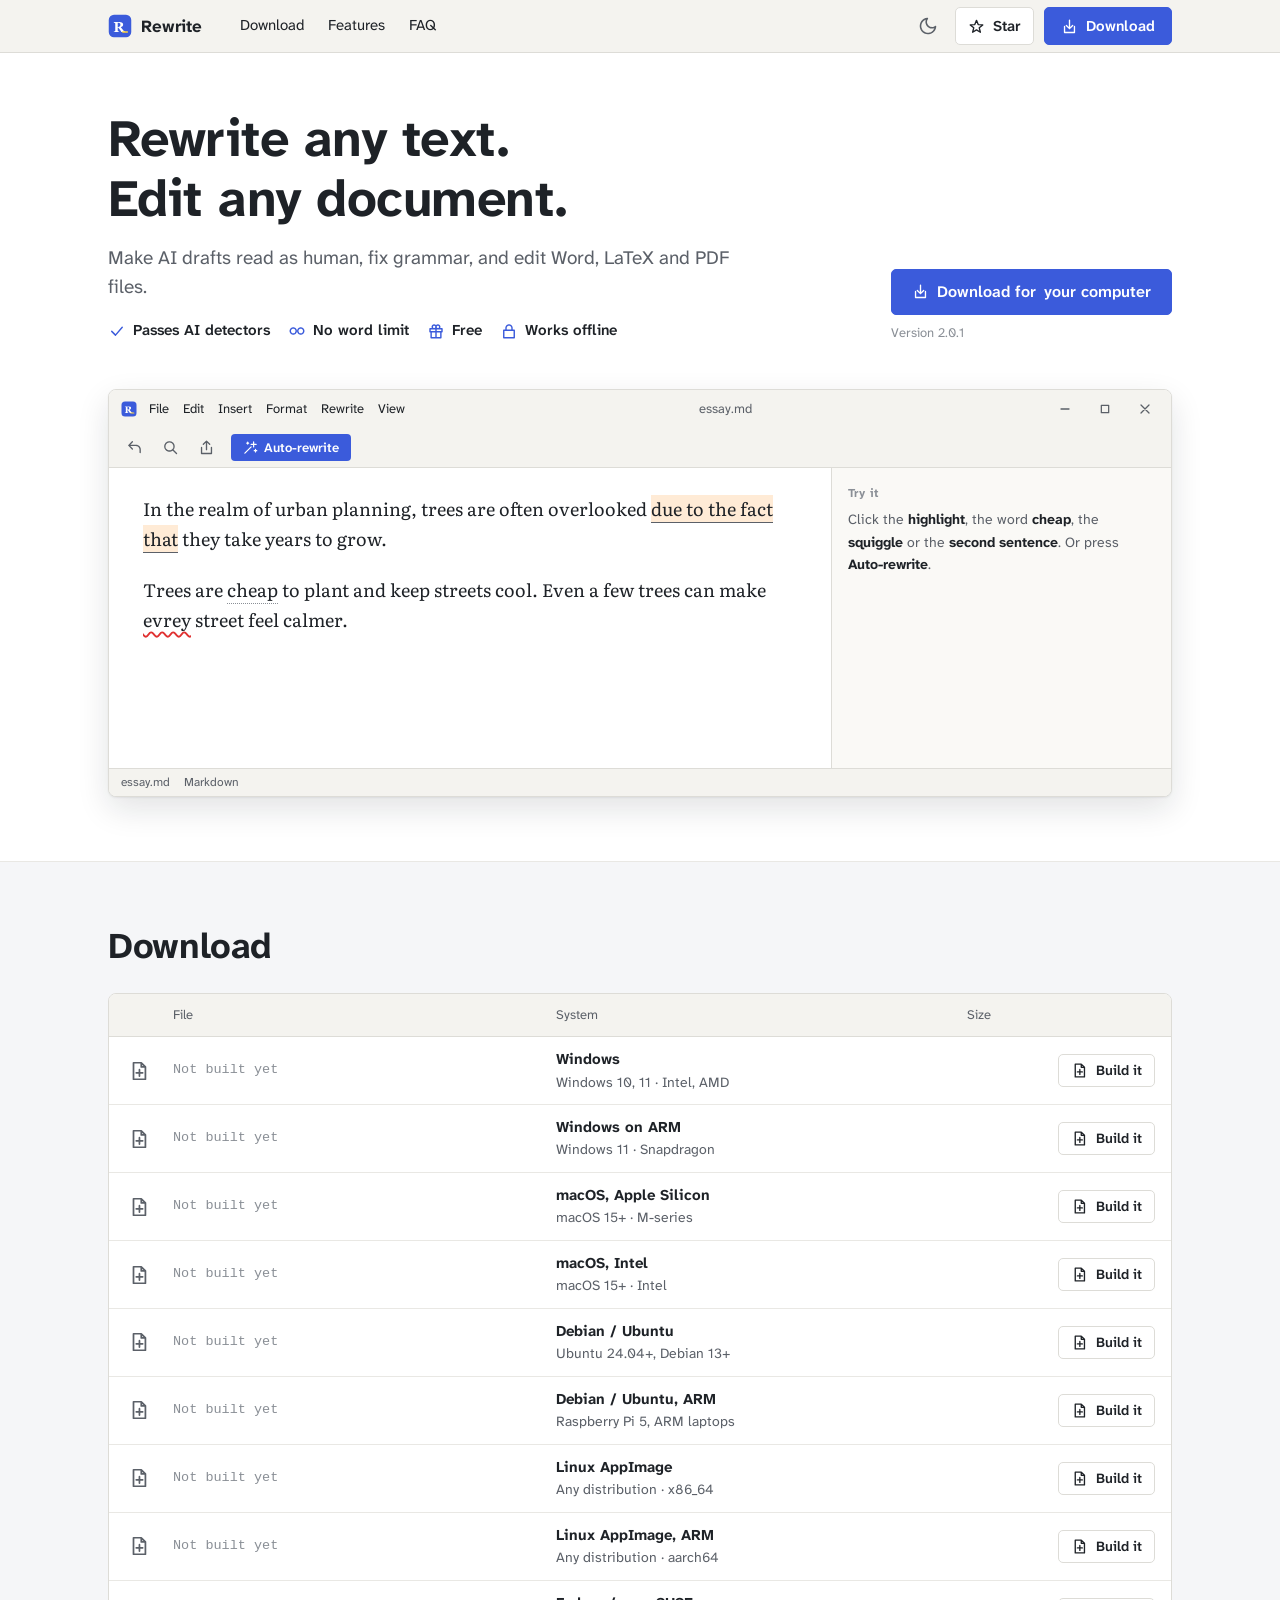
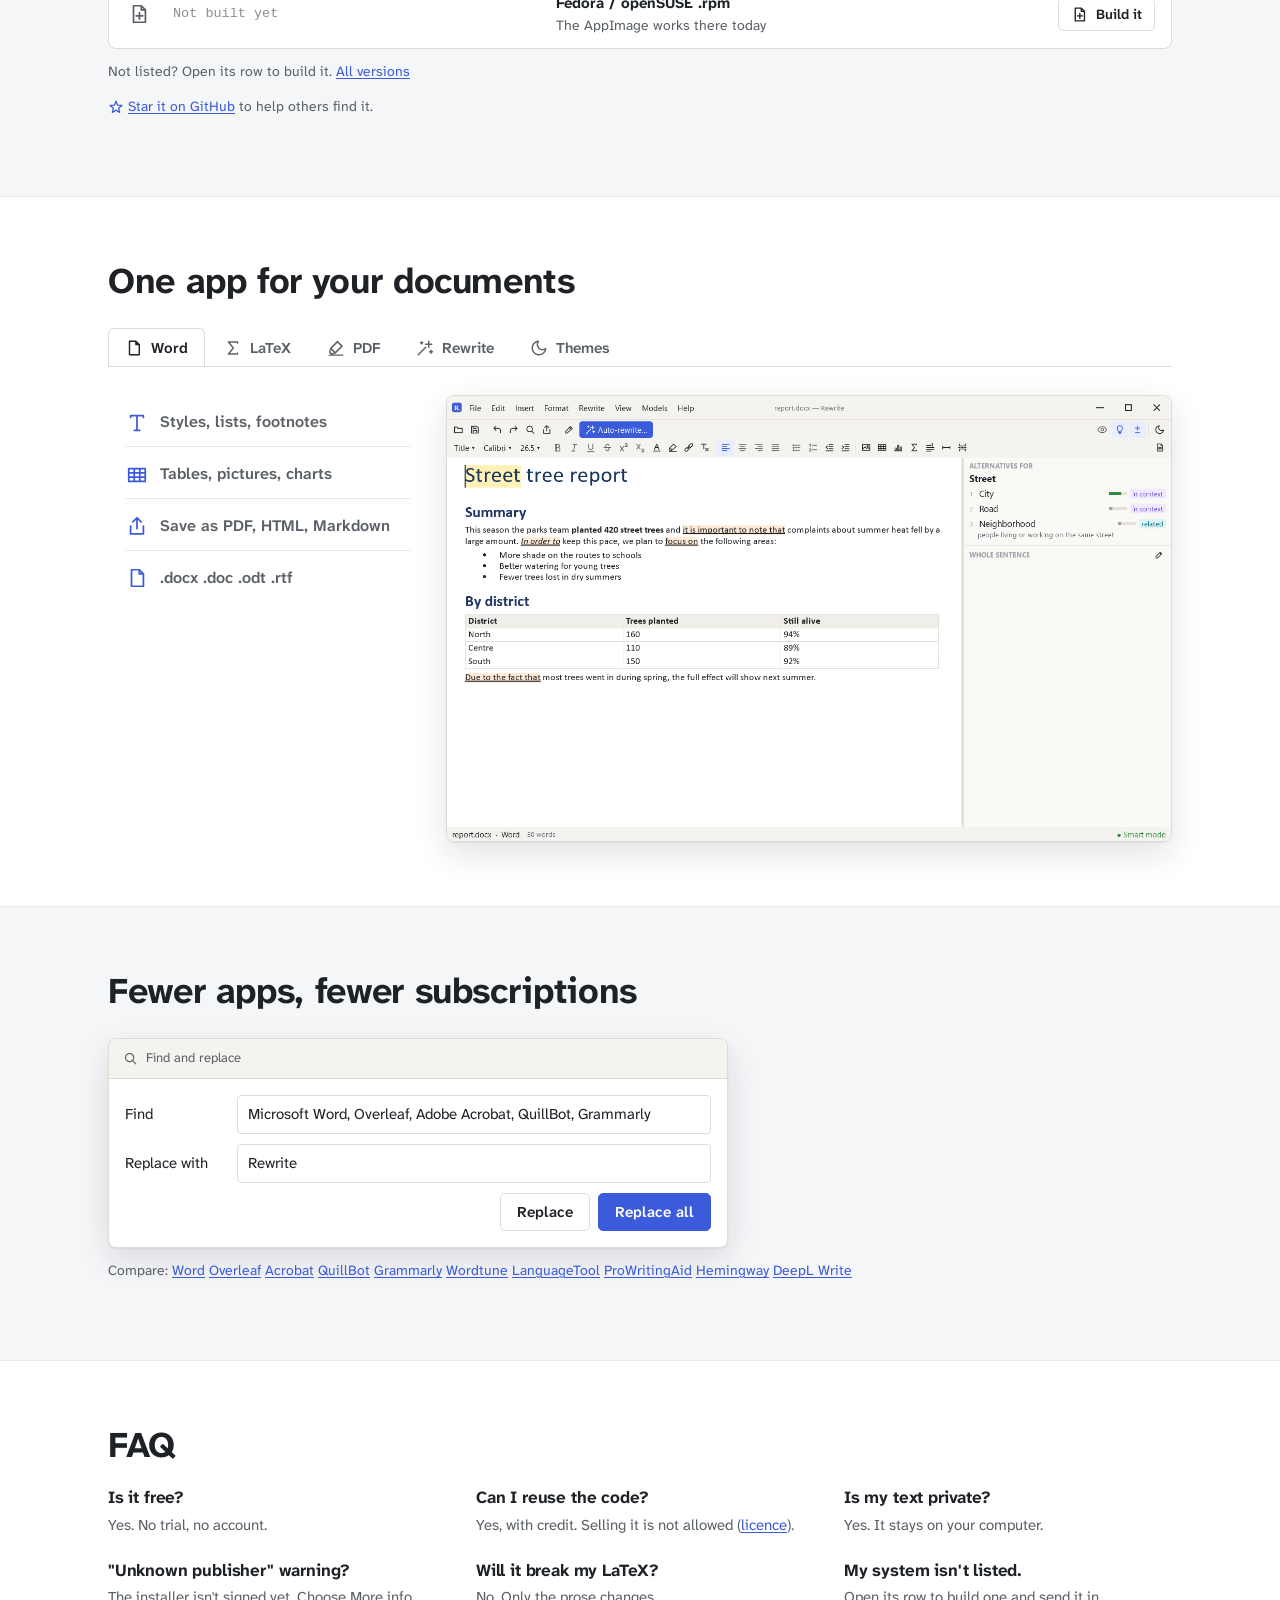
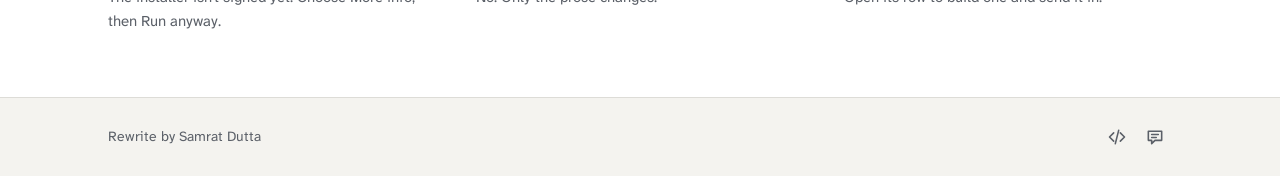
==== commit a4c19cca: "Site: five more comparison pages; add a Scoop bucket" ====
--- a/site/index.html
+++ b/site/index.html
@@ -56,7 +56,7 @@
       </div>
       <div class="side">
         <a class="btn blue big" href="#download"><svg class="ic"><use href="icons.svg#download"/></svg>Download for <span id="os-name">your computer</span></a>
-        <span class="small">Version <span id="version">2.0.1</span></span>
+        <span class="small">Version <span id="version">2.0.3</span></span>
       </div>
     </div>
 
@@ -87,7 +87,7 @@
     <div class="wrap">
       <h2>Download</h2>
       <div class="files" id="downloads">
-        <div class="row"><span></span><span class="fname">Rewrite-2.0.1-Windows-Setup.exe</span><span class="sys"><b>Windows</b></span><span class="size"></span>
+        <div class="row"><span></span><span class="fname">Rewrite-2.0.3-Windows-Setup.exe</span><span class="sys"><b>Windows</b></span><span class="size"></span>
           <span class="act"><a class="btn" href="https://github.com/SamratDuttaOfficial/Rewrite/releases/latest">Download</a></span></div>
       </div>
       <p class="under">Not listed? Open its row to build it. <a href="https://github.com/SamratDuttaOfficial/Rewrite/releases">All versions</a></p>
@@ -163,7 +163,7 @@
           <span class="row-btns"><span class="btn">Replace</span><span class="btn blue">Replace all</span></span>
         </div>
       </div>
-      <p class="under">Compare: <a href="word-alternative.html">Word</a> <a href="overleaf-alternative.html">Overleaf</a> <a href="acrobat-alternative.html">Acrobat</a> <a href="quillbot-alternative.html">QuillBot</a> <a href="grammarly-alternative.html">Grammarly</a></p>
+      <p class="under">Compare: <a href="word-alternative.html">Word</a> <a href="overleaf-alternative.html">Overleaf</a> <a href="acrobat-alternative.html">Acrobat</a> <a href="quillbot-alternative.html">QuillBot</a> <a href="grammarly-alternative.html">Grammarly</a> <a href="wordtune-alternative.html">Wordtune</a> <a href="languagetool-alternative.html">LanguageTool</a> <a href="prowritingaid-alternative.html">ProWritingAid</a> <a href="hemingway-alternative.html">Hemingway</a> <a href="deepl-write-alternative.html">DeepL Write</a></p>
     </div>
   </section>
 
